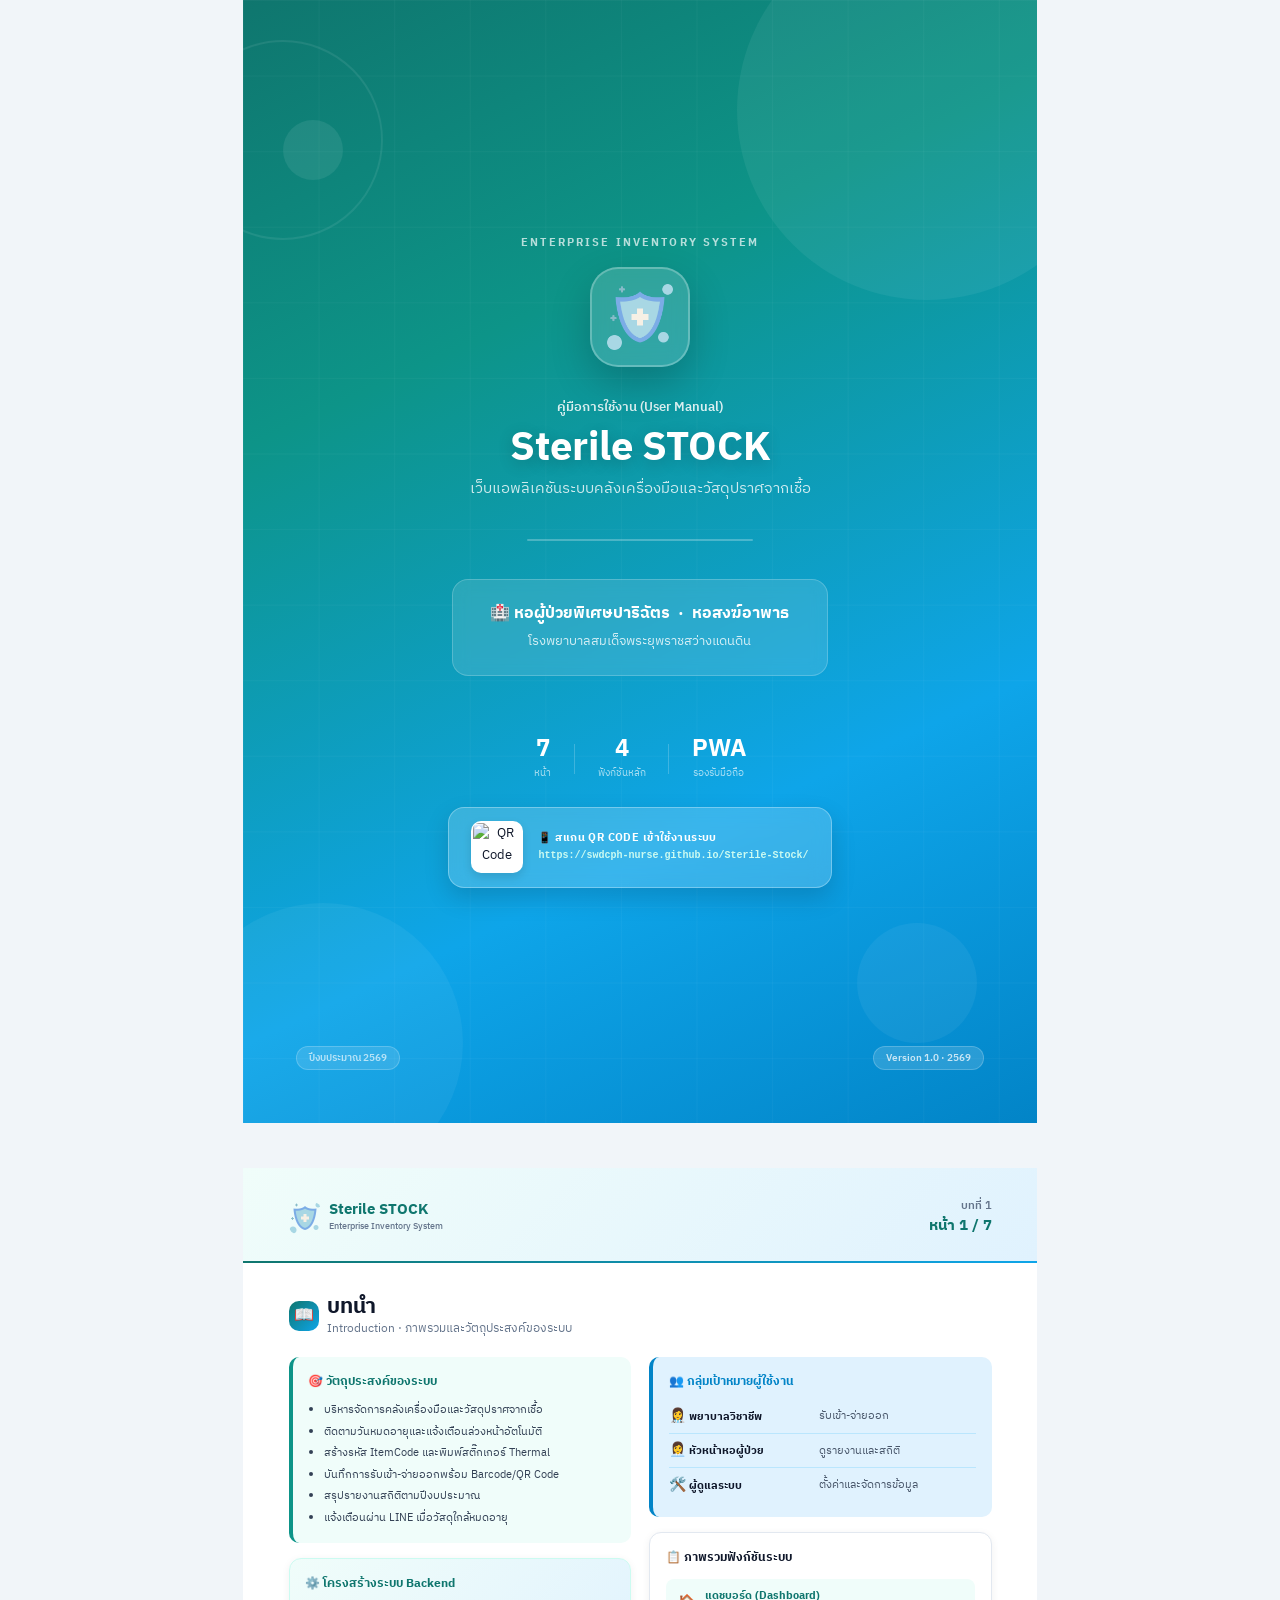
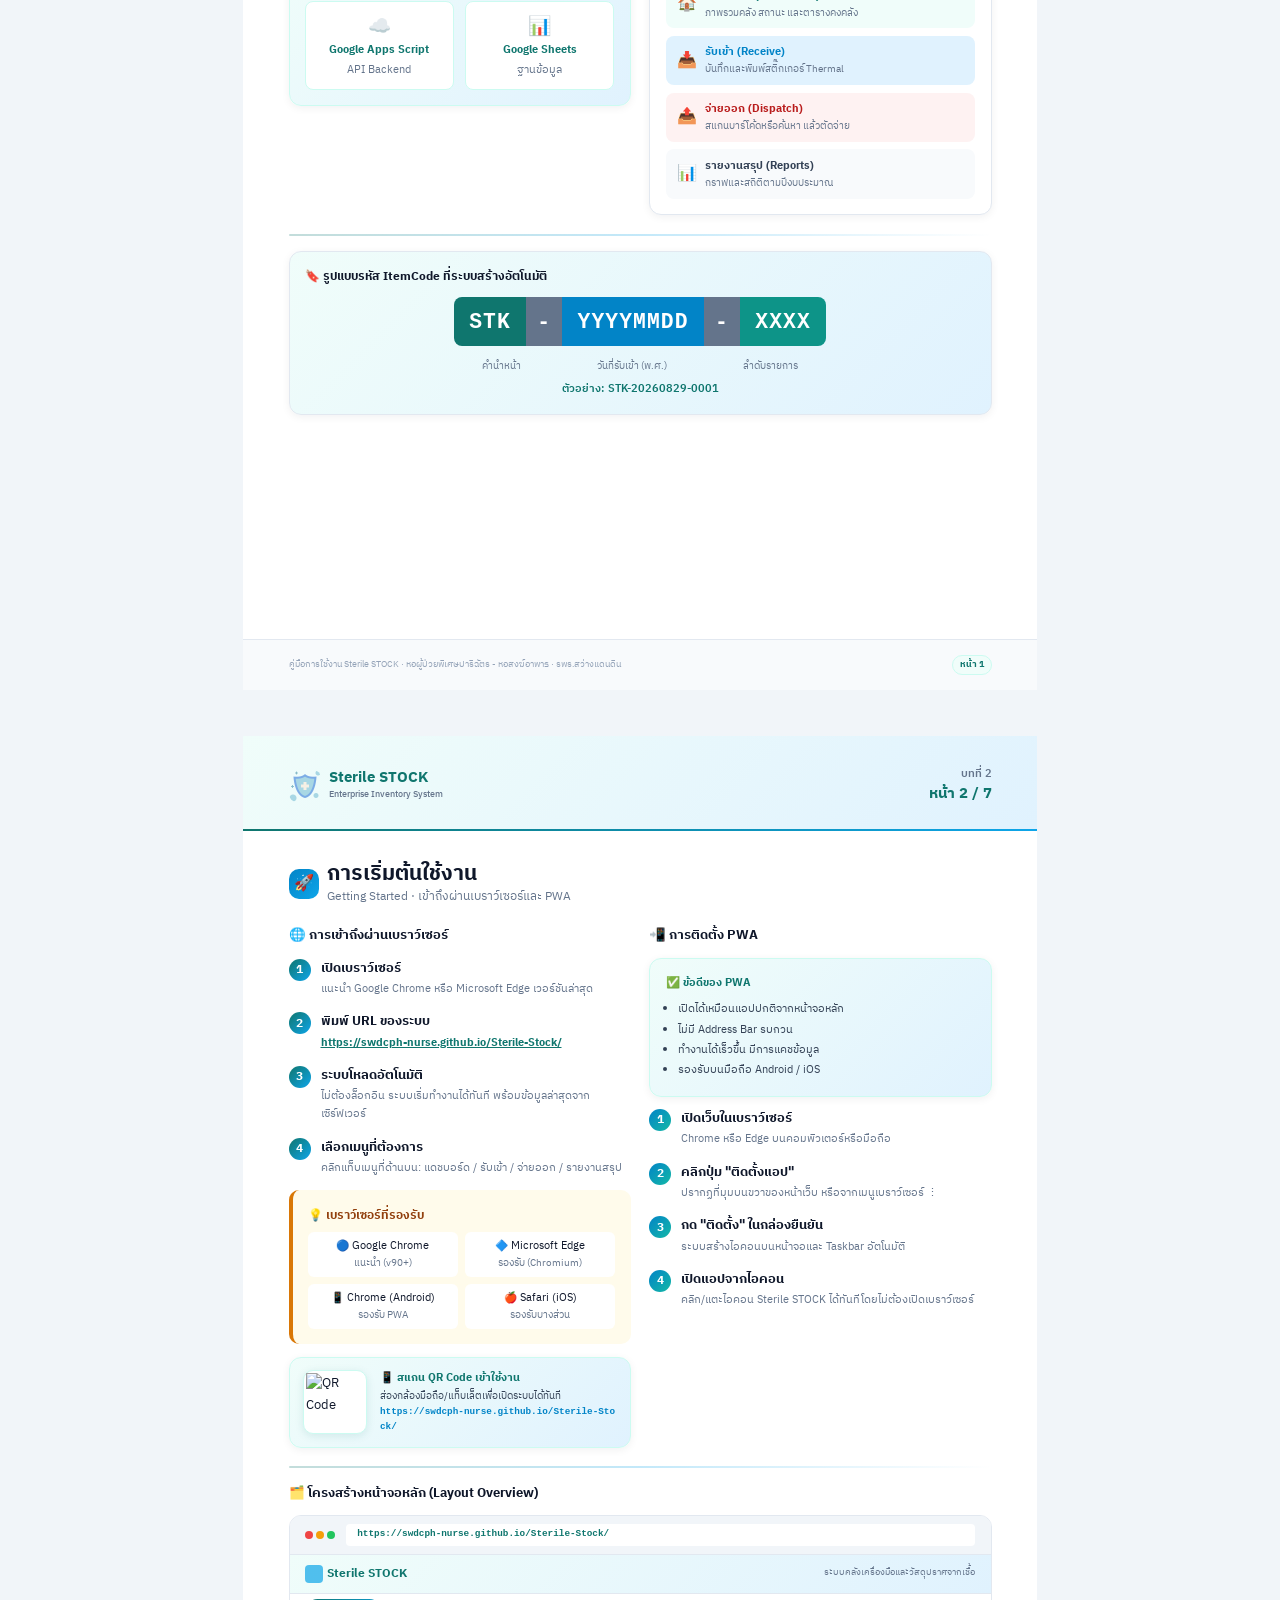
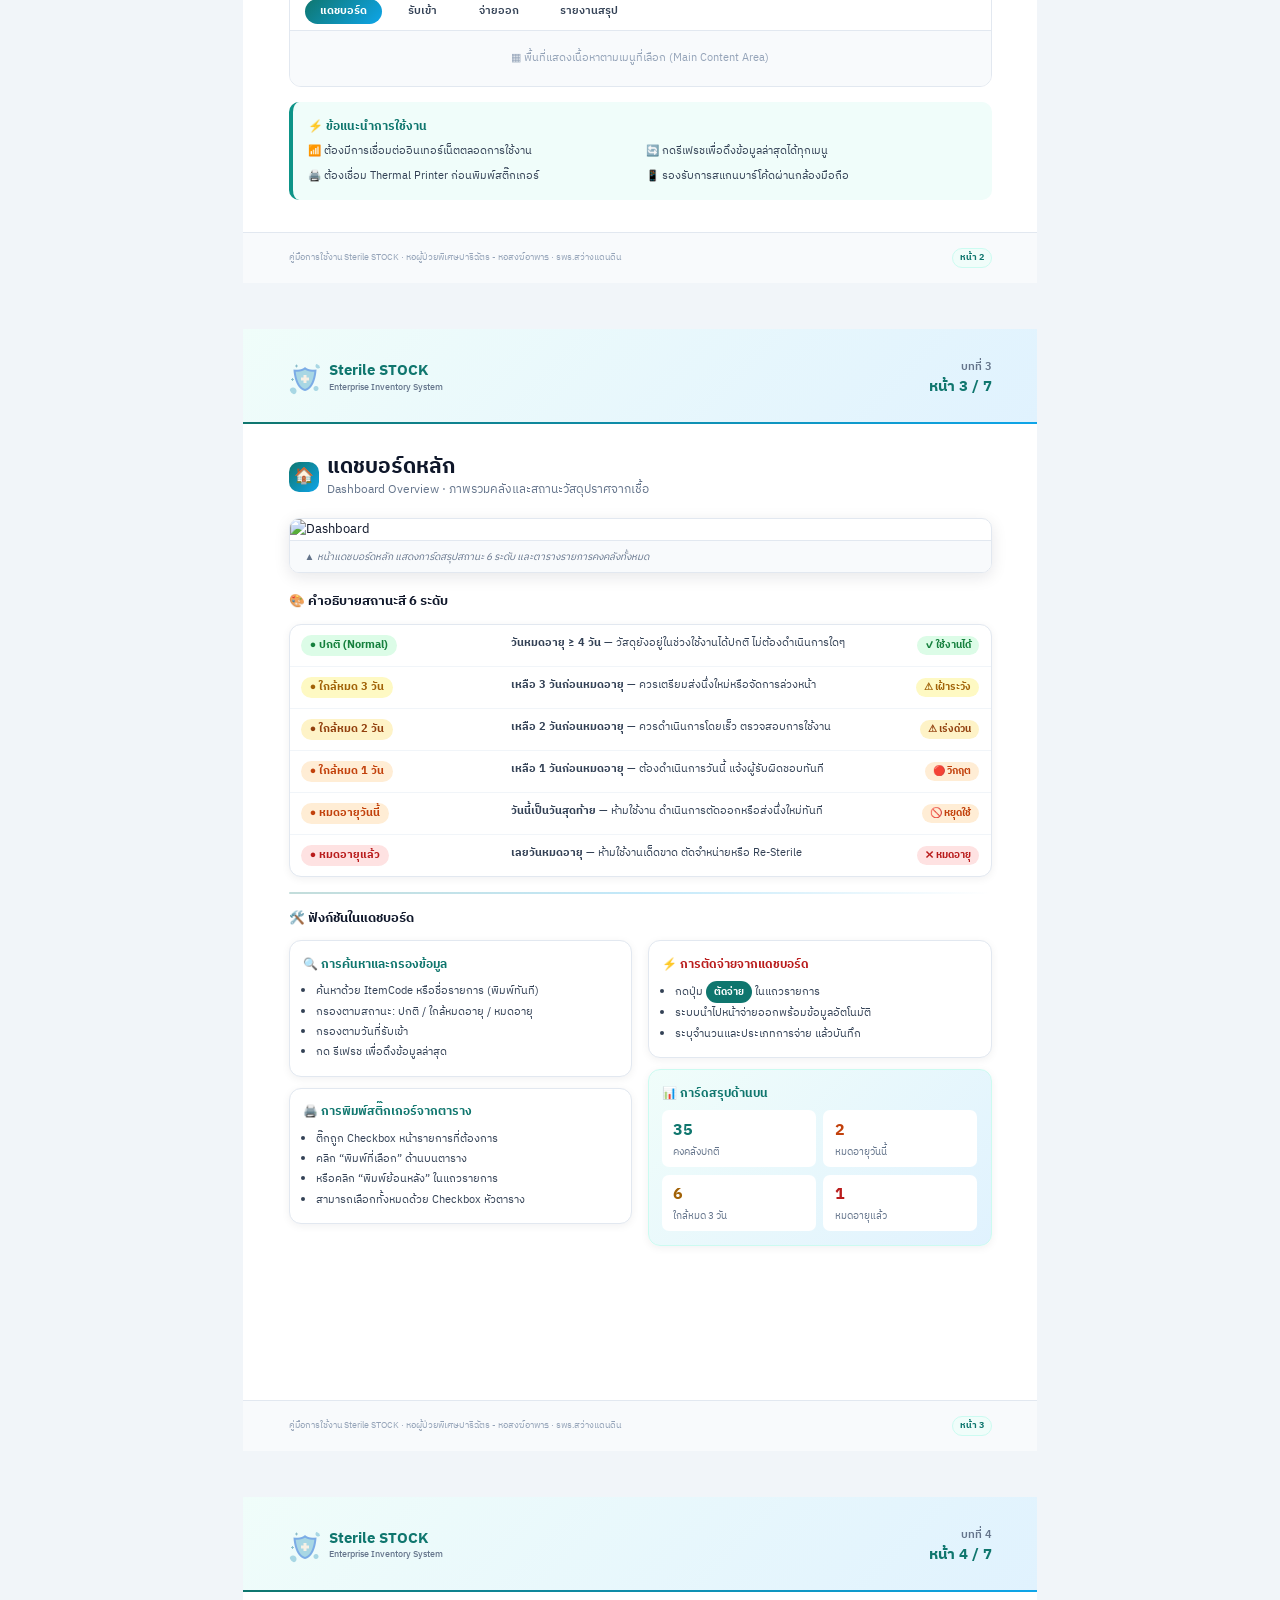
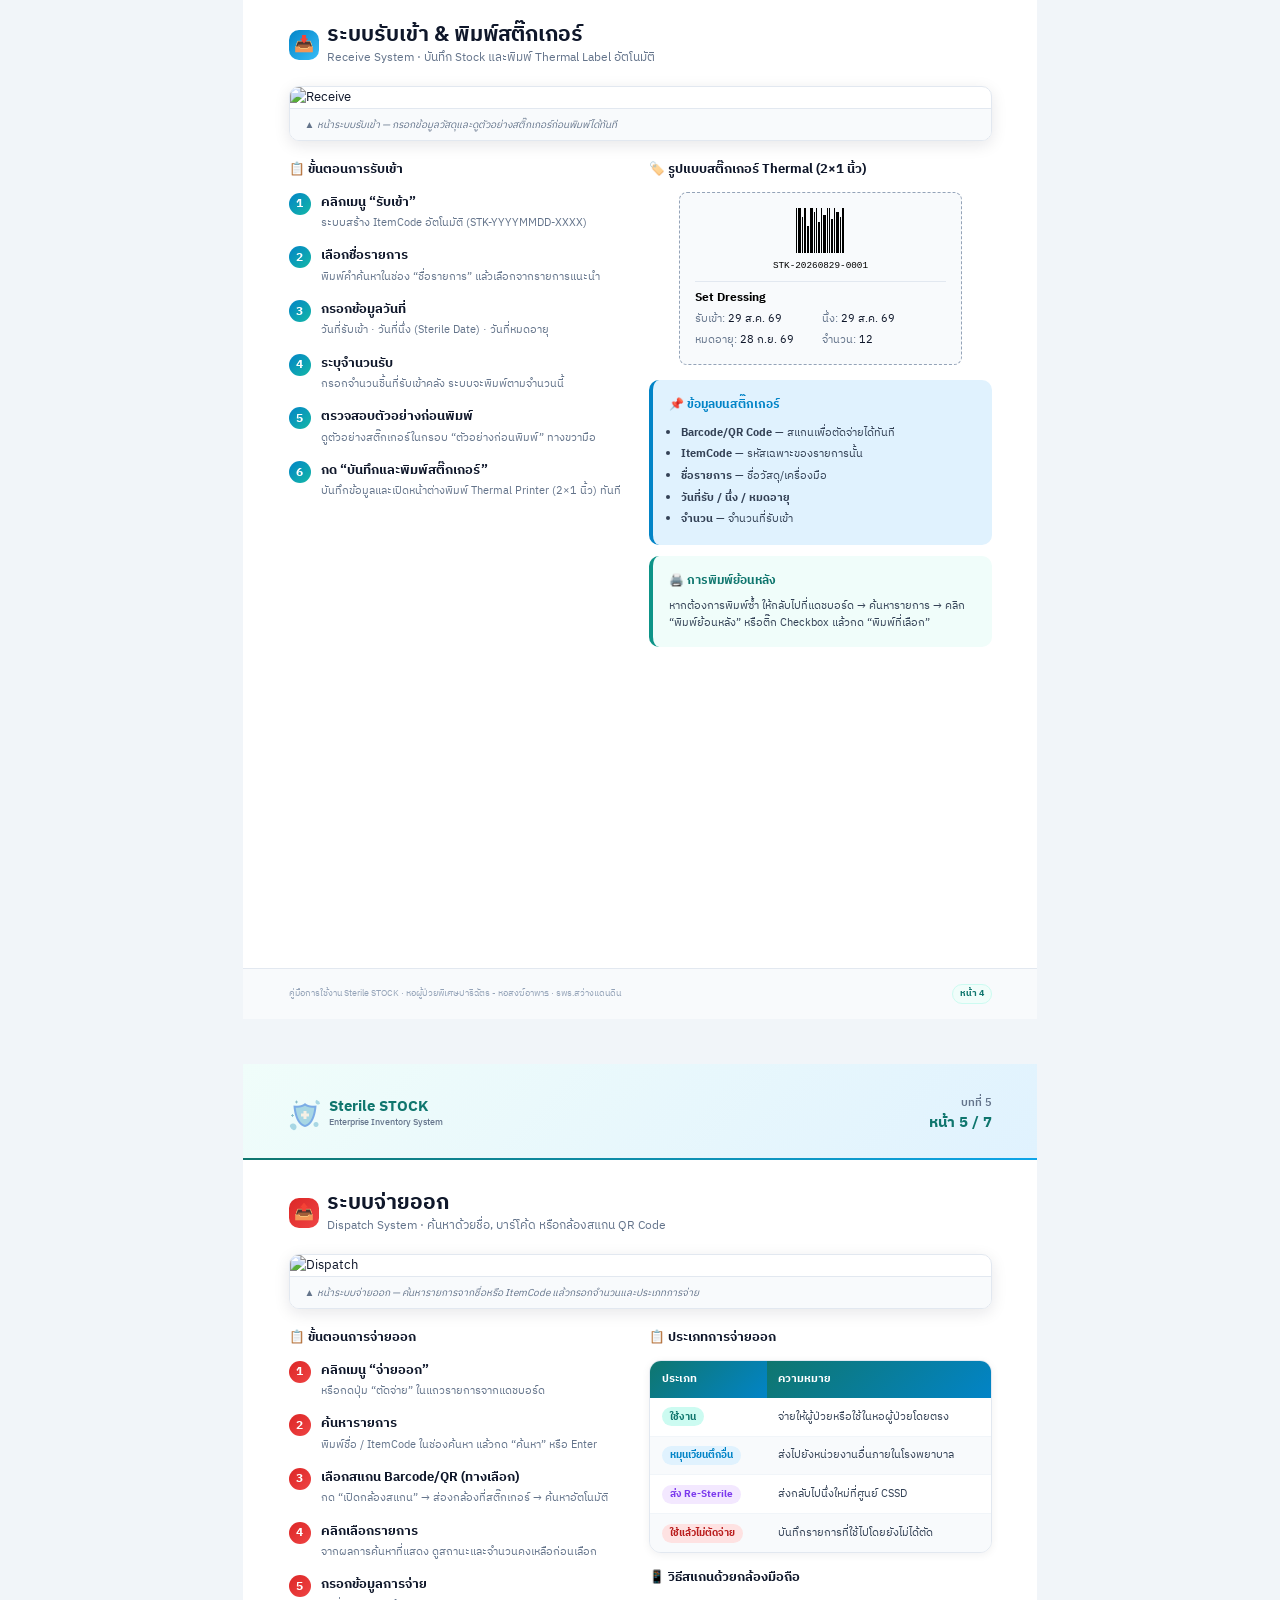
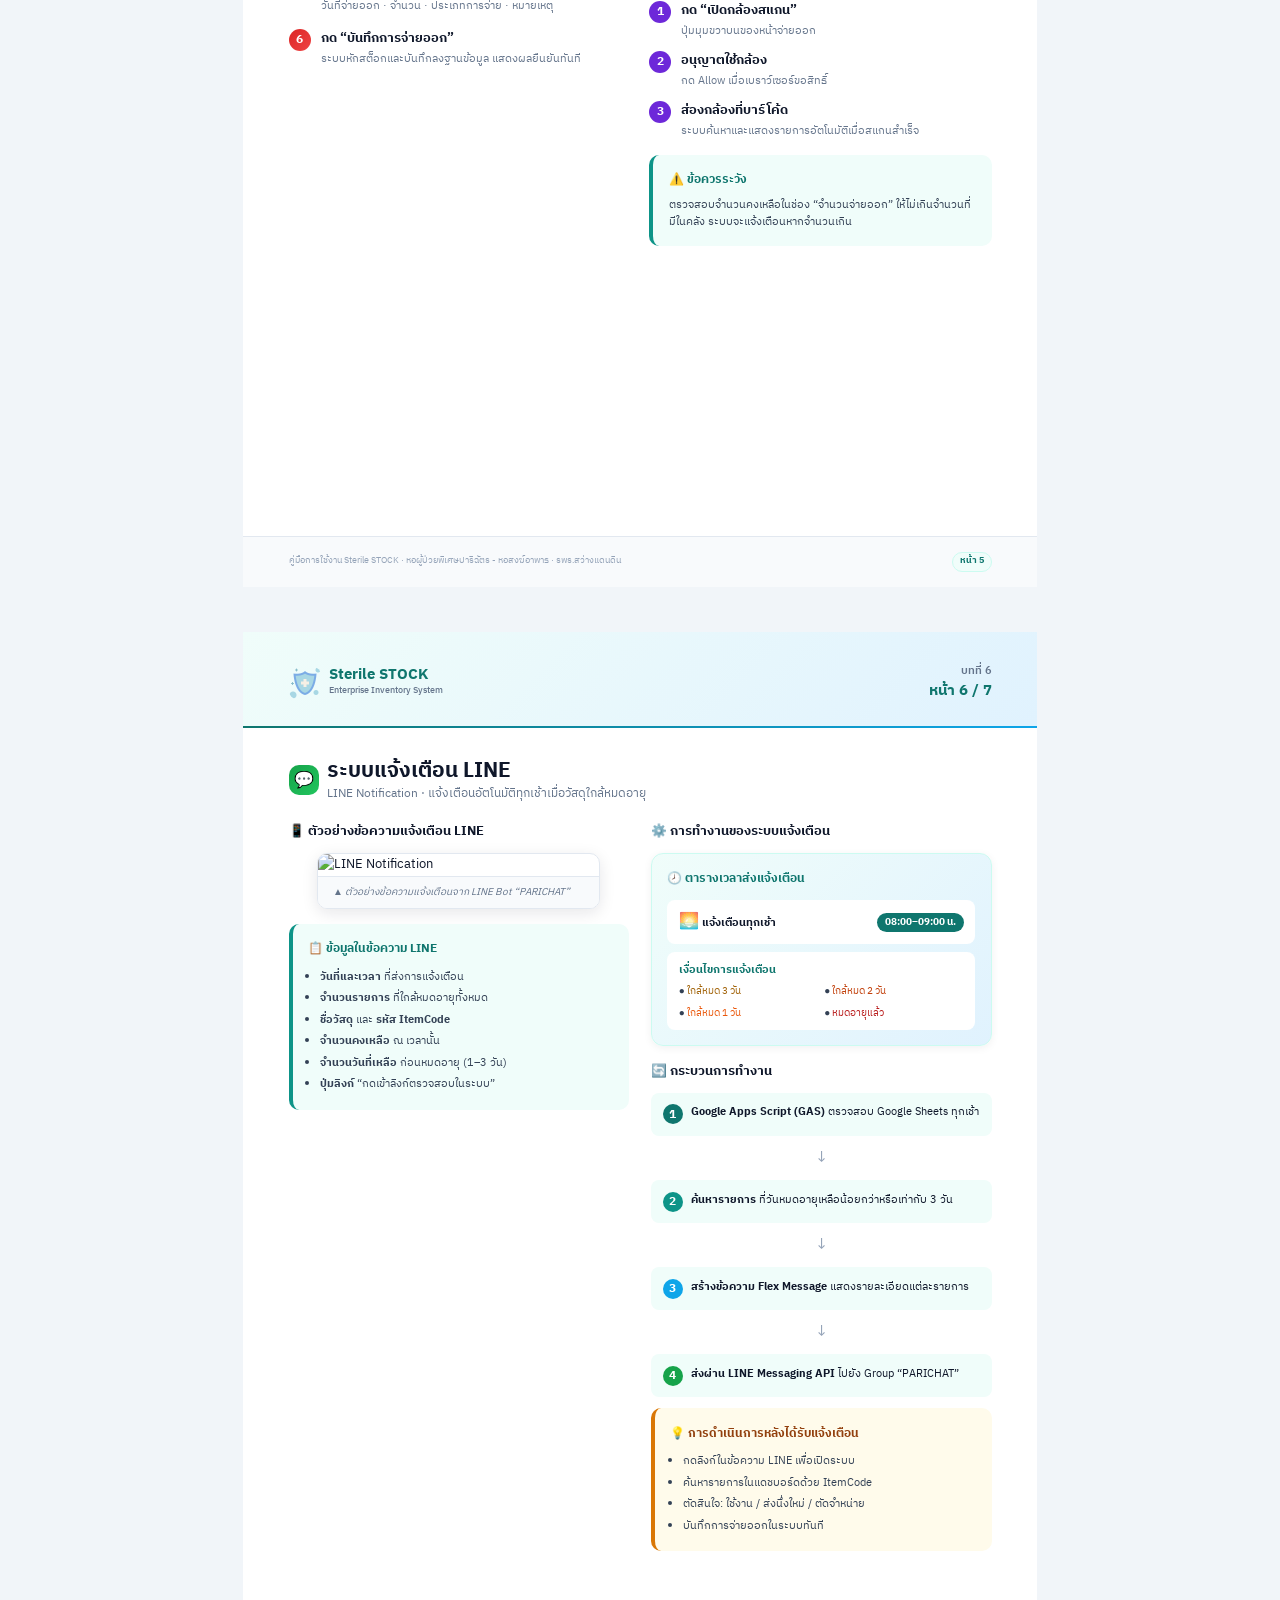
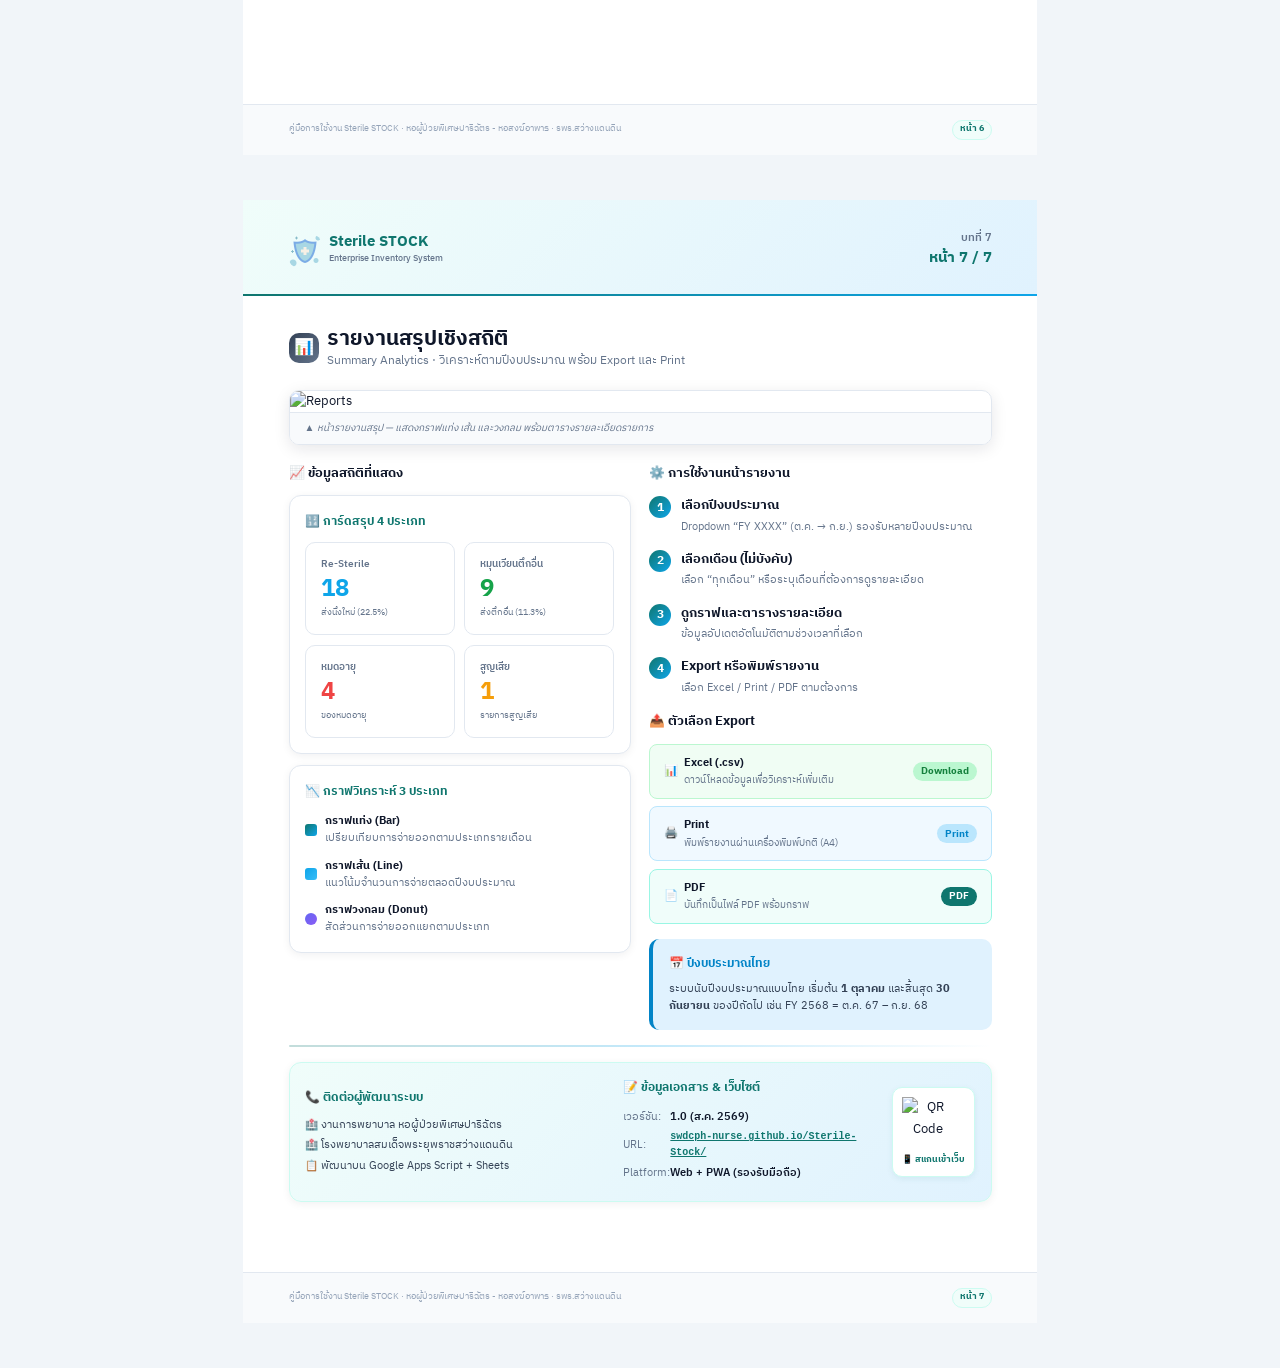
==== manual.html @ 6a0917c9 "Add files via upload" ====
<!DOCTYPE html>
<html lang="th">
<head>
  <meta charset="UTF-8">
  <meta name="viewport" content="width=device-width, initial-scale=1">
  <title>คู่มือการใช้งาน Sterile STOCK</title>
  <link rel="preconnect" href="https://fonts.googleapis.com">
  <link rel="preconnect" href="https://fonts.gstatic.com" crossorigin>
  <link rel="stylesheet" href="https://fonts.googleapis.com/css2?family=IBM+Plex+Sans+Thai:wght@300;400;500;600;700&display=swap">
  <style>
    *, *::before, *::after { box-sizing: border-box; margin: 0; padding: 0; }
    body {
      font-family: 'IBM Plex Sans Thai', sans-serif;
      font-size: 10pt;
      line-height: 1.6;
      color: #0f172a;
      background: #f1f5f9;
    }
    .page {
      width: 210mm;
      min-height: 297mm;
      margin: 0 auto 12mm;
      background: white;
      position: relative;
      overflow: hidden;
      page-break-after: always;
      break-after: page;
    }
    :root {
      --teal-900: #134e4a; --teal-800: #115e59; --teal-700: #0f766e;
      --teal-600: #0d9488; --teal-500: #14b8a6; --teal-400: #2dd4bf;
      --teal-100: #ccfbf1; --teal-50: #f0fdfa;
      --sky-600: #0284c7; --sky-500: #0ea5e9; --sky-400: #38bdf8;
      --sky-100: #e0f2fe;
      --slate-900: #0f172a; --slate-800: #1e293b; --slate-700: #334155;
      --slate-600: #475569; --slate-500: #64748b; --slate-400: #94a3b8;
      --slate-200: #e2e8f0; --slate-100: #f1f5f9; --slate-50: #f8fafc;
    }
    .page-header {
      display: flex; align-items: center; justify-content: space-between;
      padding: 8mm 12mm 6mm;
      border-bottom: 2px solid;
      border-image: linear-gradient(90deg, #0f766e, #0ea5e9) 1;
      background: linear-gradient(135deg, #f0fdfa 0%, #e0f2fe 100%);
    }
    .page-header .brand { display: flex; align-items: center; gap: 8px; }
    .page-header .brand-icon { width: 32px; height: 32px; border-radius: 8px; object-fit: cover; }
    .page-header .brand-name { font-size: 11pt; font-weight: 700; color: #0f766e; line-height: 1.2; }
    .page-header .brand-sub { font-size: 7pt; color: #64748b; font-weight: 500; }
    .page-header .page-label { font-size: 8pt; font-weight: 600; color: #64748b; text-align: right; }
    .page-header .page-num { font-size: 11pt; font-weight: 700; color: #0f766e; }
    .page-footer {
      position: absolute; bottom: 0; left: 0; right: 0;
      padding: 4mm 12mm;
      border-top: 1px solid #e2e8f0;
      display: flex; align-items: center; justify-content: space-between;
      background: #f8fafc;
    }
    .page-footer .footer-text { font-size: 7pt; color: #94a3b8; }
    .page-footer .footer-badge {
      font-size: 7pt; font-weight: 700; color: #0f766e;
      background: #f0fdfa; border: 1px solid #ccfbf1;
      border-radius: 999px; padding: 1.5px 7px;
    }
    .page-body { padding: 8mm 12mm 22mm; }
    .section-title { display: flex; align-items: center; gap: 8px; margin-bottom: 5mm; }
    .section-icon {
      width: 30px; height: 30px; border-radius: 10px;
      display: flex; align-items: center; justify-content: center;
      font-size: 16px; flex-shrink: 0;
    }
    .section-title h2 { font-size: 16pt; font-weight: 700; color: #0f172a; line-height: 1.2; }
    .section-title .sub { font-size: 9pt; color: #64748b; }
    .card {
      border-radius: 12px; border: 1px solid #e2e8f0;
      background: white; box-shadow: 0 2px 8px rgba(15,23,42,0.06);
      overflow: hidden;
    }
    .card-teal { background: linear-gradient(135deg, #f0fdfa 0%, #e0f2fe 100%); border-color: #ccfbf1; }
    .badge { display: inline-flex; align-items: center; gap: 3px; padding: 2px 8px; border-radius: 999px; font-size: 7.5pt; font-weight: 700; }
    .steps { list-style: none; display: flex; flex-direction: column; gap: 3.5mm; }
    .step-item { display: flex; align-items: flex-start; gap: 10px; }
    .step-num {
      width: 22px; height: 22px; border-radius: 50%;
      display: flex; align-items: center; justify-content: center;
      font-size: 9pt; font-weight: 700; color: white; flex-shrink: 0; margin-top: 1px;
    }
    .step-num.teal { background: linear-gradient(135deg, #0f766e, #0ea5e9); }
    .step-num.sky  { background: linear-gradient(135deg, #0284c7, #14b8a6); }
    .step-num.red  { background: linear-gradient(135deg, #dc2626, #ef4444); }
    .step-content strong { font-weight: 700; color: #0f172a; font-size: 9.5pt; }
    .step-content p { color: #64748b; font-size: 8.5pt; margin-top: 1px; }
    .status-table { width: 100%; border-collapse: collapse; }
    .status-table td { padding: 2.5mm 3mm; vertical-align: top; }
    .status-table tr:not(:last-child) td { border-bottom: 1px solid #f1f5f9; }
    .status-dot {
      display: inline-flex; align-items: center; gap: 5px;
      padding: 2px 9px; border-radius: 999px; font-size: 8pt; font-weight: 700; white-space: nowrap;
    }
    .dot-green   { background: #dcfce7; color: #15803d; }
    .dot-amber3  { background: #fef9c3; color: #a16207; }
    .dot-amber2  { background: #fef3c7; color: #92400e; }
    .dot-amber1  { background: #ffedd5; color: #c2410c; }
    .dot-orange  { background: #ffedd5; color: #c2410c; }
    .dot-red     { background: #fee2e2; color: #b91c1c; }
    .grid-2 { display: grid; grid-template-columns: 1fr 1fr; gap: 5mm; }
    .grid-3 { display: grid; grid-template-columns: 1fr 1fr 1fr; gap: 4mm; }
    .info-box { border-radius: 10px; padding: 4mm; border-left: 4px solid; }
    .info-box.teal { background: #f0fdfa; border-color: #0d9488; }
    .info-box.sky  { background: #e0f2fe; border-color: #0284c7; }
    .info-box.amber{ background: #fffbeb; border-color: #d97706; }
    .info-box h4   { font-size: 9pt; font-weight: 700; margin-bottom: 2mm; }
    .info-box p, .info-box li { font-size: 8.5pt; color: #334155; }
    .info-box ul { padding-left: 1em; }
    .screenshot-frame {
      border-radius: 10px; overflow: hidden;
      border: 1.5px solid #e2e8f0;
      box-shadow: 0 4px 16px rgba(15,23,42,0.10);
    }
    .screenshot-frame img { width: 100%; display: block; }
    .screenshot-caption {
      background: #f8fafc; border-top: 1px solid #e2e8f0;
      padding: 2mm 4mm; font-size: 7.5pt; color: #64748b; font-style: italic;
    }
    .metric-mini {
      border-radius: 10px; padding: 3.5mm 4mm;
      border: 1px solid #e2e8f0; background: white;
    }
    .metric-mini .m-label { font-size: 7.5pt; color: #64748b; font-weight: 600; }
    .metric-mini .m-value { font-size: 18pt; font-weight: 700; line-height: 1.1; margin-top: 1mm; }
    .doc-table { width: 100%; border-collapse: collapse; font-size: 8.5pt; }
    .doc-table th {
      background: linear-gradient(135deg, #0f766e, #0284c7);
      color: white; padding: 2.5mm 3mm; font-weight: 700; text-align: left;
    }
    .doc-table td { padding: 2.5mm 3mm; border-bottom: 1px solid #f1f5f9; color: #334155; }
    .doc-table tr:last-child td { border-bottom: none; }
    .doc-table tr:nth-child(even) td { background: #f8fafc; }
    .divider {
      height: 2px;
      background: linear-gradient(90deg, #0f766e, #0ea5e9, transparent);
      border-radius: 999px; margin: 4mm 0; opacity: 0.25;
    }
    .pill { display: inline-block; padding: 1.5px 8px; border-radius: 999px; font-size: 7.5pt; font-weight: 700; }
    .pill-teal { background: #ccfbf1; color: #0f766e; }
    .pill-sky  { background: #e0f2fe; color: #0284c7; }
    .pill-red  { background: #fee2e2; color: #b91c1c; }

    /* COVER */
    .cover-page {
      background: linear-gradient(155deg, #0f766e 0%, #0d9488 30%, #0ea5e9 70%, #0284c7 100%);
      display: flex; flex-direction: column; align-items: center; justify-content: center;
      min-height: 297mm; position: relative; overflow: hidden;
    }
    .cover-page::before {
      content: ''; position: absolute;
      width: 380px; height: 380px; border-radius: 50%;
      background: rgba(255,255,255,0.06); top: -80px; right: -80px;
    }
    .cover-page::after {
      content: ''; position: absolute;
      width: 280px; height: 280px; border-radius: 50%;
      background: rgba(255,255,255,0.05); bottom: -60px; left: -60px;
    }
    .cover-deco1 { position: absolute; width: 120px; height: 120px; border-radius: 50%; background: rgba(255,255,255,0.05); bottom: 80px; right: 60px; }
    .cover-deco2 { position: absolute; width: 60px; height: 60px; border-radius: 50%; background: rgba(255,255,255,0.08); top: 120px; left: 40px; }
    .cover-deco3 { position: absolute; width: 200px; height: 200px; border: 2px solid rgba(255,255,255,0.08); border-radius: 50%; top: 40px; left: -60px; }
    .cover-grid {
      position: absolute; inset: 0;
      background-image: linear-gradient(rgba(255,255,255,0.03) 1px, transparent 1px), linear-gradient(90deg, rgba(255,255,255,0.03) 1px, transparent 1px);
      background-size: 20mm 20mm;
    }
    .cover-content {
      position: relative; z-index: 2;
      display: flex; flex-direction: column; align-items: center; text-align: center;
      padding: 0 20mm;
    }
    .cover-icon-wrap {
      width: 100px; height: 100px; border-radius: 28px;
      background: rgba(255,255,255,0.15); backdrop-filter: blur(10px);
      border: 2px solid rgba(255,255,255,0.25);
      display: flex; align-items: center; justify-content: center;
      margin-bottom: 8mm; box-shadow: 0 16px 40px rgba(0,0,0,0.20);
    }
    .cover-icon-wrap img { width: 68px; height: 68px; object-fit: contain; }
    .cover-eyebrow { font-size: 8pt; font-weight: 700; letter-spacing: 0.2em; text-transform: uppercase; color: rgba(255,255,255,0.7); margin-bottom: 4mm; }
    .cover-title-main { font-size: 10pt; font-weight: 600; color: rgba(255,255,255,0.85); margin-bottom: 2mm; }
    .cover-app-name { font-size: 30pt; font-weight: 700; color: white; line-height: 1.1; margin-bottom: 2mm; text-shadow: 0 4px 16px rgba(0,0,0,0.2); }
    .cover-app-sub { font-size: 11pt; color: rgba(255,255,255,0.80); margin-bottom: 10mm; }
    .cover-divider { width: 60mm; height: 2px; background: rgba(255,255,255,0.25); border-radius: 999px; margin: 0 auto 10mm; }
    .cover-hospital-box {
      background: rgba(255,255,255,0.12); backdrop-filter: blur(8px);
      border: 1px solid rgba(255,255,255,0.2); border-radius: 16px;
      padding: 6mm 10mm; margin-bottom: 10mm; max-width: 160mm;
    }
    .cover-hospital-name { font-size: 12pt; font-weight: 700; color: white; line-height: 1.4; }
    .cover-hospital-dept { font-size: 9.5pt; color: rgba(255,255,255,0.80); margin-top: 2mm; line-height: 1.6; }
    .cover-meta { display: flex; align-items: center; gap: 6mm; margin-top: 6mm; }
    .cover-meta-item { text-align: center; }
    .cover-meta-item .m-val { font-size: 18pt; font-weight: 700; color: white; line-height: 1; }
    .cover-meta-item .m-lbl { font-size: 7.5pt; color: rgba(255,255,255,0.65); margin-top: 1mm; }
    .cover-meta-sep { width: 1px; height: 30px; background: rgba(255,255,255,0.2); }
    .cover-version-badge {
      position: absolute; bottom: 14mm; right: 14mm;
      background: rgba(255,255,255,0.15); border: 1px solid rgba(255,255,255,0.2);
      border-radius: 999px; padding: 3px 12px;
      font-size: 7.5pt; color: rgba(255,255,255,0.75); font-weight: 600;
    }
    .cover-year-badge {
      position: absolute; bottom: 14mm; left: 14mm;
      background: rgba(255,255,255,0.12); border: 1px solid rgba(255,255,255,0.2);
      border-radius: 999px; padding: 3px 12px;
      font-size: 7.5pt; color: rgba(255,255,255,0.65); font-weight: 600;
    }

    @media print {
      body { background: white; }
      .page { margin: 0; box-shadow: none; }
      @page { size: A4; margin: 0; }
    }
  </style>
</head>
<body>

<!-- ===== COVER ===== -->
<div class="page cover-page">
  <div class="cover-grid"></div>
  <div class="cover-deco1"></div>
  <div class="cover-deco2"></div>
  <div class="cover-deco3"></div>
  <div class="cover-content">
    <div class="cover-eyebrow">Enterprise Inventory System</div>
    <div class="cover-icon-wrap">
      <img src="./icon.png" alt="Sterile STOCK">
    </div>
    <div class="cover-title-main">คู่มือการใช้งาน (User Manual)</div>
    <div class="cover-app-name">Sterile STOCK</div>
    <div class="cover-app-sub">เว็บแอพลิเคชันระบบคลังเครื่องมือและวัสดุปราศจากเชื้อ</div>
    <div class="cover-divider"></div>
    <div class="cover-hospital-box">
      <div class="cover-hospital-name">
        &#x1F3E5; หอผู้ป่วยพิเศษปาริฉัตร &nbsp;&#183;&nbsp; หอสงฆ์อาพาธ
      </div>
      <div class="cover-hospital-dept">
        โรงพยาบาลสมเด็จพระยุพราชสว่างแดนดิน
      </div>
    </div>
    <div class="cover-meta">
      <div class="cover-meta-item"><div class="m-val">7</div><div class="m-lbl">หน้า</div></div>
      <div class="cover-meta-sep"></div>
      <div class="cover-meta-item"><div class="m-val">4</div><div class="m-lbl">ฟังก์ชันหลัก</div></div>
      <div class="cover-meta-sep"></div>
      <div class="cover-meta-item"><div class="m-val">PWA</div><div class="m-lbl">รองรับมือถือ</div></div>
    </div>

    <!-- QR Code Scan Box on Cover -->
    <div style="background:rgba(255,255,255,0.18);backdrop-filter:blur(10px);border:1.5px solid rgba(255,255,255,0.3);border-radius:16px;padding:3.5mm 6mm;margin-top:7mm;display:flex;align-items:center;gap:4mm;max-width:140mm;box-shadow:0 10px 25px rgba(0,0,0,0.15)">
      <div style="background:white;border-radius:10px;padding:2px;display:flex;align-items:center;justify-content:center;width:52px;height:52px;flex-shrink:0;box-shadow:0 4px 10px rgba(0,0,0,0.12)">
        <img src="./.manual-assets/app-qrcode.png" alt="QR Code" style="width:48px;height:48px;display:block;border-radius:6px">
      </div>
      <div style="text-align:left;color:white">
        <div style="font-size:8pt;font-weight:700;letter-spacing:0.04em;text-transform:uppercase;color:#ffffff">&#x1F4F1; สแกน QR Code เข้าใช้งานระบบ</div>
        <div style="font-size:7.5pt;font-weight:600;font-family:monospace;margin-top:1px;word-break:break-all;color:#ccfbf1">https://swdcph-nurse.github.io/Sterile-Stock/</div>
      </div>
    </div>
  </div>
  <div class="cover-version-badge">Version 1.0 &middot; 2569</div>
  <div class="cover-year-badge">ปีงบประมาณ 2569</div>
</div>

<!-- ===== PAGE 1: INTRODUCTION ===== -->
<div class="page">
  <div class="page-header">
    <div class="brand">
      <img src="./icon.png" alt="icon" class="brand-icon">
      <div><div class="brand-name">Sterile STOCK</div><div class="brand-sub">Enterprise Inventory System</div></div>
    </div>
    <div class="page-label"><div>บทที่ 1</div><div class="page-num">หน้า 1 / 7</div></div>
  </div>
  <div class="page-body">
    <div class="section-title">
      <div class="section-icon" style="background:linear-gradient(135deg,#0f766e,#0ea5e9)">&#x1F4D6;</div>
      <div><h2>บทนำ</h2><div class="sub">Introduction &middot; ภาพรวมและวัตถุประสงค์ของระบบ</div></div>
    </div>
    <div class="grid-2" style="margin-bottom:5mm">
      <div>
        <div class="info-box teal" style="margin-bottom:4mm">
          <h4 style="color:#0f766e">&#x1F3AF; วัตถุประสงค์ของระบบ</h4>
          <ul style="padding-left:1.2em;line-height:1.9">
            <li>บริหารจัดการคลังเครื่องมือและวัสดุปราศจากเชื้อ</li>
            <li>ติดตามวันหมดอายุและแจ้งเตือนล่วงหน้าอัตโนมัติ</li>
            <li>สร้างรหัส ItemCode และพิมพ์สติ๊กเกอร์ Thermal</li>
            <li>บันทึกการรับเข้า-จ่ายออกพร้อม Barcode/QR Code</li>
            <li>สรุปรายงานสถิติตามปีงบประมาณ</li>
            <li>แจ้งเตือนผ่าน LINE เมื่อวัสดุใกล้หมดอายุ</li>
          </ul>
        </div>
        <div class="card card-teal" style="padding:4mm">
          <div style="font-size:9pt;font-weight:700;color:#0f766e;margin-bottom:2mm">&#x2699;&#xFE0F; โครงสร้างระบบ Backend</div>
          <div class="grid-2" style="gap:3mm;font-size:8pt;color:#334155">
            <div style="background:white;border-radius:8px;padding:2.5mm;border:1px solid #ccfbf1;text-align:center">
              <div style="font-size:14pt">&#x2601;&#xFE0F;</div>
              <div style="font-weight:700;color:#0f766e">Google Apps Script</div>
              <div style="color:#64748b;margin-top:1mm">API Backend</div>
            </div>
            <div style="background:white;border-radius:8px;padding:2.5mm;border:1px solid #ccfbf1;text-align:center">
              <div style="font-size:14pt">&#x1F4CA;</div>
              <div style="font-weight:700;color:#0f766e">Google Sheets</div>
              <div style="color:#64748b;margin-top:1mm">ฐานข้อมูล</div>
            </div>
          </div>
        </div>
      </div>
      <div>
        <div class="info-box sky" style="margin-bottom:4mm">
          <h4 style="color:#0284c7">&#x1F465; กลุ่มเป้าหมายผู้ใช้งาน</h4>
          <table style="width:100%;font-size:8.5pt;border-collapse:collapse;margin-top:2mm">
            <tr><td style="padding:1.5mm 0;border-bottom:1px solid #bae6fd"><span style="font-size:14px">&#x1F469;&#x200D;&#x2695;&#xFE0F;</span> <strong>พยาบาลวิชาชีพ</strong></td><td style="padding:1.5mm 0;border-bottom:1px solid #bae6fd;color:#475569">รับเข้า-จ่ายออก</td></tr>
            <tr><td style="padding:1.5mm 0;border-bottom:1px solid #bae6fd"><span style="font-size:14px">&#x1F469;&#x200D;&#x1F4BC;</span> <strong>หัวหน้าหอผู้ป่วย</strong></td><td style="padding:1.5mm 0;border-bottom:1px solid #bae6fd;color:#475569">ดูรายงานและสถิติ</td></tr>
            <tr><td style="padding:1.5mm 0"><span style="font-size:14px">&#x1F6E0;&#xFE0F;</span> <strong>ผู้ดูแลระบบ</strong></td><td style="padding:1.5mm 0;color:#475569">ตั้งค่าและจัดการข้อมูล</td></tr>
          </table>
        </div>
        <div class="card" style="padding:4mm">
          <div style="font-size:9pt;font-weight:700;color:#0f172a;margin-bottom:3mm">&#x1F4CB; ภาพรวมฟังก์ชันระบบ</div>
          <div style="display:flex;flex-direction:column;gap:2mm">
            <div style="display:flex;align-items:center;gap:8px;background:#f0fdfa;border-radius:8px;padding:2mm 3mm"><span style="font-size:16px">&#x1F3E0;</span><div><div style="font-size:8.5pt;font-weight:700;color:#0f766e">แดชบอร์ด (Dashboard)</div><div style="font-size:7.5pt;color:#64748b">ภาพรวมคลัง สถานะ และตารางคงคลัง</div></div></div>
            <div style="display:flex;align-items:center;gap:8px;background:#e0f2fe;border-radius:8px;padding:2mm 3mm"><span style="font-size:16px">&#x1F4E5;</span><div><div style="font-size:8.5pt;font-weight:700;color:#0284c7">รับเข้า (Receive)</div><div style="font-size:7.5pt;color:#64748b">บันทึกและพิมพ์สติ๊กเกอร์ Thermal</div></div></div>
            <div style="display:flex;align-items:center;gap:8px;background:#fef2f2;border-radius:8px;padding:2mm 3mm"><span style="font-size:16px">&#x1F4E4;</span><div><div style="font-size:8.5pt;font-weight:700;color:#b91c1c">จ่ายออก (Dispatch)</div><div style="font-size:7.5pt;color:#64748b">สแกนบาร์โค้ดหรือค้นหา แล้วตัดจ่าย</div></div></div>
            <div style="display:flex;align-items:center;gap:8px;background:#f8fafc;border-radius:8px;padding:2mm 3mm"><span style="font-size:16px">&#x1F4CA;</span><div><div style="font-size:8.5pt;font-weight:700;color:#334155">รายงานสรุป (Reports)</div><div style="font-size:7.5pt;color:#64748b">กราฟและสถิติตามปีงบประมาณ</div></div></div>
          </div>
        </div>
      </div>
    </div>
    <div class="divider"></div>
    <div class="card" style="padding:4mm;background:linear-gradient(135deg,#f0fdfa,#e0f2fe)">
      <div style="font-size:9pt;font-weight:700;color:#0f172a;margin-bottom:3mm">&#x1F516; รูปแบบรหัส ItemCode ที่ระบบสร้างอัตโนมัติ</div>
      <div style="display:flex;align-items:center;justify-content:center;gap:0;font-size:16pt;font-weight:700;font-family:monospace;letter-spacing:0.05em">
        <span style="background:#0f766e;color:white;padding:2mm 4mm;border-radius:8px 0 0 8px">STK</span>
        <span style="background:#64748b;color:white;padding:2mm 3mm">-</span>
        <span style="background:#0284c7;color:white;padding:2mm 4mm">YYYYMMDD</span>
        <span style="background:#64748b;color:white;padding:2mm 3mm">-</span>
        <span style="background:#0d9488;color:white;padding:2mm 4mm;border-radius:0 8px 8px 0">XXXX</span>
      </div>
      <div style="display:flex;justify-content:center;gap:20mm;margin-top:3mm;font-size:7.5pt;color:#64748b">
        <span>คำนำหน้า</span><span>วันที่รับเข้า (พ.ศ.)</span><span>ลำดับรายการ</span>
      </div>
      <div style="text-align:center;margin-top:2mm;font-size:8pt;color:#0f766e;font-weight:600">ตัวอย่าง: STK-20260829-0001</div>
    </div>
  </div>
  <div class="page-footer">
    <div class="footer-text">คู่มือการใช้งาน Sterile STOCK &middot; หอผู้ป่วยพิเศษปาริฉัตร - หอสงฆ์อาพาธ &middot; รพร.สว่างแดนดิน</div>
    <div class="footer-badge">หน้า 1</div>
  </div>
</div>

<!-- ===== PAGE 2: GETTING STARTED ===== -->
<div class="page">
  <div class="page-header">
    <div class="brand"><img src="./icon.png" alt="icon" class="brand-icon"><div><div class="brand-name">Sterile STOCK</div><div class="brand-sub">Enterprise Inventory System</div></div></div>
    <div class="page-label"><div>บทที่ 2</div><div class="page-num">หน้า 2 / 7</div></div>
  </div>
  <div class="page-body">
    <div class="section-title">
      <div class="section-icon" style="background:linear-gradient(135deg,#0284c7,#0ea5e9)">&#x1F680;</div>
      <div><h2>การเริ่มต้นใช้งาน</h2><div class="sub">Getting Started &middot; เข้าถึงผ่านเบราว์เซอร์และ PWA</div></div>
    </div>
    <div class="grid-2" style="margin-bottom:5mm">
      <div>
        <div style="font-size:10pt;font-weight:700;color:#0f172a;margin-bottom:3mm">&#x1F310; การเข้าถึงผ่านเบราว์เซอร์</div>
        <ul class="steps">
          <li class="step-item"><div class="step-num teal">1</div><div class="step-content"><strong>เปิดเบราว์เซอร์</strong><p>แนะนำ Google Chrome หรือ Microsoft Edge เวอร์ชันล่าสุด</p></div></li>
          <li class="step-item"><div class="step-num teal">2</div><div class="step-content"><strong>พิมพ์ URL ของระบบ</strong><p style="word-break:break-all"><a href="https://swdcph-nurse.github.io/Sterile-Stock/" target="_blank" style="color:#0f766e;font-weight:700;text-decoration:underline">https://swdcph-nurse.github.io/Sterile-Stock/</a></p></div></li>
          <li class="step-item"><div class="step-num teal">3</div><div class="step-content"><strong>ระบบโหลดอัตโนมัติ</strong><p>ไม่ต้องล็อกอิน ระบบเริ่มทำงานได้ทันที พร้อมข้อมูลล่าสุดจากเซิร์ฟเวอร์</p></div></li>
          <li class="step-item"><div class="step-num teal">4</div><div class="step-content"><strong>เลือกเมนูที่ต้องการ</strong><p>คลิกแท็บเมนูที่ด้านบน: แดชบอร์ด / รับเข้า / จ่ายออก / รายงานสรุป</p></div></li>
        </ul>
        <div class="info-box amber" style="margin-top:3.5mm">
          <h4 style="color:#92400e">&#x1F4A1; เบราว์เซอร์ที่รองรับ</h4>
          <div class="grid-2" style="gap:2mm;margin-top:1.5mm">
            <div style="background:white;border-radius:6px;padding:1.5mm 3mm;font-size:8pt;text-align:center"><div>&#x1F535; Google Chrome</div><div style="color:#64748b;font-size:7.5pt">แนะนำ (v90+)</div></div>
            <div style="background:white;border-radius:6px;padding:1.5mm 3mm;font-size:8pt;text-align:center"><div>&#x1F537; Microsoft Edge</div><div style="color:#64748b;font-size:7.5pt">รองรับ (Chromium)</div></div>
            <div style="background:white;border-radius:6px;padding:1.5mm 3mm;font-size:8pt;text-align:center"><div>&#x1F4F1; Chrome (Android)</div><div style="color:#64748b;font-size:7.5pt">รองรับ PWA</div></div>
            <div style="background:white;border-radius:6px;padding:1.5mm 3mm;font-size:8pt;text-align:center"><div>&#x1F34E; Safari (iOS)</div><div style="color:#64748b;font-size:7.5pt">รองรับบางส่วน</div></div>
          </div>
        </div>
        <!-- QR Code Card on Page 2 -->
        <div class="card card-teal" style="padding:3mm 3.5mm;margin-top:3.5mm;display:flex;align-items:center;gap:3.5mm">
          <div style="background:white;border-radius:10px;padding:2px;border:1px solid #ccfbf1;box-shadow:0 2px 8px rgba(15,118,110,0.12);flex-shrink:0">
            <img src="./.manual-assets/app-qrcode.png" alt="QR Code" style="width:58px;height:58px;display:block">
          </div>
          <div>
            <div style="font-size:8.5pt;font-weight:700;color:#0f766e">&#x1F4F1; สแกน QR Code เข้าใช้งาน</div>
            <div style="font-size:7.5pt;color:#334155;margin-top:1px">ส่องกล้องมือถือ/แท็บเล็ตเพื่อเปิดระบบได้ทันที</div>
            <div style="font-size:7pt;color:#0284c7;font-weight:600;margin-top:1px;font-family:monospace;word-break:break-all">https://swdcph-nurse.github.io/Sterile-Stock/</div>
          </div>
        </div>
      </div>
      <div>
        <div style="font-size:10pt;font-weight:700;color:#0f172a;margin-bottom:3mm">&#x1F4F2; การติดตั้ง PWA</div>
        <div class="card card-teal" style="padding:4mm;margin-bottom:3mm">
          <div style="font-size:8.5pt;font-weight:700;color:#0f766e;margin-bottom:2mm">&#x2705; ข้อดีของ PWA</div>
          <ul style="font-size:8pt;color:#334155;padding-left:1.2em;line-height:1.9">
            <li>เปิดได้เหมือนแอปปกติจากหน้าจอหลัก</li>
            <li>ไม่มี Address Bar รบกวน</li>
            <li>ทำงานได้เร็วขึ้น มีการแคชข้อมูล</li>
            <li>รองรับบนมือถือ Android / iOS</li>
          </ul>
        </div>
        <ul class="steps">
          <li class="step-item"><div class="step-num sky">1</div><div class="step-content"><strong>เปิดเว็บในเบราว์เซอร์</strong><p>Chrome หรือ Edge บนคอมพิวเตอร์หรือมือถือ</p></div></li>
          <li class="step-item"><div class="step-num sky">2</div><div class="step-content"><strong>คลิกปุ่ม "ติดตั้งแอป"</strong><p>ปรากฏที่มุมบนขวาของหน้าเว็บ หรือจากเมนูเบราว์เซอร์ &#x22EE;</p></div></li>
          <li class="step-item"><div class="step-num sky">3</div><div class="step-content"><strong>กด "ติดตั้ง" ในกล่องยืนยัน</strong><p>ระบบสร้างไอคอนบนหน้าจอและ Taskbar อัตโนมัติ</p></div></li>
          <li class="step-item"><div class="step-num sky">4</div><div class="step-content"><strong>เปิดแอปจากไอคอน</strong><p>คลิก/แตะไอคอน Sterile STOCK ได้ทันทีโดยไม่ต้องเปิดเบราว์เซอร์</p></div></li>
        </ul>
      </div>
    </div>
    <div class="divider"></div>
    <div style="font-size:9.5pt;font-weight:700;color:#0f172a;margin-bottom:3mm">&#x1F5C2;&#xFE0F; โครงสร้างหน้าจอหลัก (Layout Overview)</div>
    <div style="border:1.5px solid #e2e8f0;border-radius:12px;overflow:hidden;font-size:8pt;margin-bottom:4mm">
      <div style="background:#f1f5f9;padding:2mm 4mm;border-bottom:1px solid #e2e8f0;display:flex;align-items:center;gap:3mm">
        <div style="display:flex;gap:3px"><div style="width:8px;height:8px;border-radius:50%;background:#ef4444"></div><div style="width:8px;height:8px;border-radius:50%;background:#f59e0b"></div><div style="width:8px;height:8px;border-radius:50%;background:#22c55e"></div></div>
        <div style="flex:1;background:white;border-radius:4px;padding:1mm 3mm;font-family:monospace;font-size:7pt;color:#0f766e;font-weight:600">https://swdcph-nurse.github.io/Sterile-Stock/</div>
      </div>
      <div>
        <div style="background:linear-gradient(135deg,#f0fdfa,#e0f2fe);padding:2.5mm 4mm;border-bottom:1px solid #e2e8f0;display:flex;align-items:center;justify-content:space-between">
          <div style="display:flex;align-items:center;gap:4px"><div style="width:18px;height:18px;background:#0ea5e9;border-radius:4px;opacity:0.7"></div><span style="font-weight:700;color:#0f766e;font-size:9pt">Sterile STOCK</span></div>
          <span style="font-size:7pt;color:#64748b">ระบบคลังเครื่องมือและวัสดุปราศจากเชื้อ</span>
        </div>
        <div style="background:white;padding:1.5mm 4mm;border-bottom:1px solid #e2e8f0;display:flex;gap:3mm">
          <span style="background:linear-gradient(135deg,#0f766e,#0ea5e9);color:white;border-radius:999px;padding:1mm 4mm;font-size:8pt;font-weight:700">แดชบอร์ด</span>
          <span style="color:#334155;padding:1mm 4mm;font-size:8pt;font-weight:600">รับเข้า</span>
          <span style="color:#334155;padding:1mm 4mm;font-size:8pt;font-weight:600">จ่ายออก</span>
          <span style="color:#334155;padding:1mm 4mm;font-size:8pt;font-weight:600">รายงานสรุป</span>
        </div>
        <div style="padding:5mm 4mm;background:#f8fafc;text-align:center;color:#94a3b8;font-size:8pt">&#x25A6; พื้นที่แสดงเนื้อหาตามเมนูที่เลือก (Main Content Area)</div>
      </div>
    </div>
    <div class="info-box teal">
      <h4 style="color:#0f766e">&#x26A1; ข้อแนะนำการใช้งาน</h4>
      <div class="grid-2" style="gap:2mm;margin-top:2mm;font-size:8pt;color:#334155">
        <div>&#x1F4F6; ต้องมีการเชื่อมต่ออินเทอร์เน็ตตลอดการใช้งาน</div>
        <div>&#x1F504; กดรีเฟรชเพื่อดึงข้อมูลล่าสุดได้ทุกเมนู</div>
        <div>&#x1F5A8;&#xFE0F; ต้องเชื่อม Thermal Printer ก่อนพิมพ์สติ๊กเกอร์</div>
        <div>&#x1F4F1; รองรับการสแกนบาร์โค้ดผ่านกล้องมือถือ</div>
      </div>
    </div>
  </div>
  <div class="page-footer">
    <div class="footer-text">คู่มือการใช้งาน Sterile STOCK &middot; หอผู้ป่วยพิเศษปาริฉัตร - หอสงฆ์อาพาธ &middot; รพร.สว่างแดนดิน</div>
    <div class="footer-badge">หน้า 2</div>
  </div>
</div>

<!-- ===== PAGE 3: DASHBOARD ===== -->
<div class="page">
  <div class="page-header">
    <div class="brand"><img src="./icon.png" alt="icon" class="brand-icon"><div><div class="brand-name">Sterile STOCK</div><div class="brand-sub">Enterprise Inventory System</div></div></div>
    <div class="page-label"><div>บทที่ 3</div><div class="page-num">หน้า 3 / 7</div></div>
  </div>
  <div class="page-body">
    <div class="section-title">
      <div class="section-icon" style="background:linear-gradient(135deg,#0f766e,#0ea5e9)">&#x1F3E0;</div>
      <div><h2>แดชบอร์ดหลัก</h2><div class="sub">Dashboard Overview &middot; ภาพรวมคลังและสถานะวัสดุปราศจากเชื้อ</div></div>
    </div>
    <div class="screenshot-frame" style="margin-bottom:5mm">
      <img src="./.manual-assets/dashboard.png" alt="Dashboard">
      <div class="screenshot-caption">&#x25B2; หน้าแดชบอร์ดหลัก แสดงการ์ดสรุปสถานะ 6 ระดับ และตารางรายการคงคลังทั้งหมด</div>
    </div>
    <div style="font-size:9.5pt;font-weight:700;color:#0f172a;margin-bottom:3mm">&#x1F3A8; คำอธิบายสถานะสี 6 ระดับ</div>
    <div class="card" style="margin-bottom:4mm">
      <table class="status-table">
        <tr>
          <td style="width:30%"><span class="status-dot dot-green">&#x25CF; ปกติ (Normal)</span></td>
          <td style="font-size:8.5pt;color:#334155"><strong>วันหมดอายุ &ge; 4 วัน</strong> &mdash; วัสดุยังอยู่ในช่วงใช้งานได้ปกติ ไม่ต้องดำเนินการใดๆ</td>
          <td style="width:15%;text-align:right"><span class="pill" style="background:#dcfce7;color:#15803d">&#x2713; ใช้งานได้</span></td>
        </tr>
        <tr>
          <td><span class="status-dot dot-amber3">&#x25CF; ใกล้หมด 3 วัน</span></td>
          <td style="font-size:8.5pt;color:#334155"><strong>เหลือ 3 วันก่อนหมดอายุ</strong> &mdash; ควรเตรียมส่งนึ่งใหม่หรือจัดการล่วงหน้า</td>
          <td style="text-align:right"><span class="pill" style="background:#fef9c3;color:#a16207">&#x26A0; เฝ้าระวัง</span></td>
        </tr>
        <tr>
          <td><span class="status-dot dot-amber2">&#x25CF; ใกล้หมด 2 วัน</span></td>
          <td style="font-size:8.5pt;color:#334155"><strong>เหลือ 2 วันก่อนหมดอายุ</strong> &mdash; ควรดำเนินการโดยเร็ว ตรวจสอบการใช้งาน</td>
          <td style="text-align:right"><span class="pill" style="background:#fef3c7;color:#92400e">&#x26A0; เร่งด่วน</span></td>
        </tr>
        <tr>
          <td><span class="status-dot dot-amber1">&#x25CF; ใกล้หมด 1 วัน</span></td>
          <td style="font-size:8.5pt;color:#334155"><strong>เหลือ 1 วันก่อนหมดอายุ</strong> &mdash; ต้องดำเนินการวันนี้ แจ้งผู้รับผิดชอบทันที</td>
          <td style="text-align:right"><span class="pill" style="background:#ffedd5;color:#c2410c">&#x1F534; วิกฤต</span></td>
        </tr>
        <tr>
          <td><span class="status-dot dot-orange">&#x25CF; หมดอายุวันนี้</span></td>
          <td style="font-size:8.5pt;color:#334155"><strong>วันนี้เป็นวันสุดท้าย</strong> &mdash; ห้ามใช้งาน ดำเนินการตัดออกหรือส่งนึ่งใหม่ทันที</td>
          <td style="text-align:right"><span class="pill" style="background:#ffedd5;color:#c2410c">&#x1F6AB; หยุดใช้</span></td>
        </tr>
        <tr>
          <td><span class="status-dot dot-red">&#x25CF; หมดอายุแล้ว</span></td>
          <td style="font-size:8.5pt;color:#334155"><strong>เลยวันหมดอายุ</strong> &mdash; ห้ามใช้งานเด็ดขาด ตัดจำหน่ายหรือ Re-Sterile</td>
          <td style="text-align:right"><span class="pill" style="background:#fee2e2;color:#b91c1c">&#x274C; หมดอายุ</span></td>
        </tr>
      </table>
    </div>
    <div class="divider"></div>
    <div style="font-size:9.5pt;font-weight:700;color:#0f172a;margin-bottom:3mm">&#x1F6E0;&#xFE0F; ฟังก์ชันในแดชบอร์ด</div>
    <div class="grid-2" style="gap:4mm">
      <div>
        <div class="card" style="padding:3.5mm;margin-bottom:3mm">
          <div style="font-weight:700;font-size:9pt;color:#0f766e;margin-bottom:2mm">&#x1F50D; การค้นหาและกรองข้อมูล</div>
          <ul style="font-size:8pt;color:#334155;padding-left:1.2em;line-height:1.9">
            <li>ค้นหาด้วย ItemCode หรือชื่อรายการ (พิมพ์ทันที)</li>
            <li>กรองตามสถานะ: ปกติ / ใกล้หมดอายุ / หมดอายุ</li>
            <li>กรองตามวันที่รับเข้า</li>
            <li>กด รีเฟรช เพื่อดึงข้อมูลล่าสุด</li>
          </ul>
        </div>
        <div class="card" style="padding:3.5mm">
          <div style="font-weight:700;font-size:9pt;color:#0f766e;margin-bottom:2mm">&#x1F5A8;&#xFE0F; การพิมพ์สติ๊กเกอร์จากตาราง</div>
          <ul style="font-size:8pt;color:#334155;padding-left:1.2em;line-height:1.9">
            <li>ติ๊กถูก Checkbox หน้ารายการที่ต้องการ</li>
            <li>คลิก &ldquo;พิมพ์ที่เลือก&rdquo; ด้านบนตาราง</li>
            <li>หรือคลิก &ldquo;พิมพ์ย้อนหลัง&rdquo; ในแถวรายการ</li>
            <li>สามารถเลือกทั้งหมดด้วย Checkbox หัวตาราง</li>
          </ul>
        </div>
      </div>
      <div>
        <div class="card" style="padding:3.5mm;margin-bottom:3mm">
          <div style="font-weight:700;font-size:9pt;color:#b91c1c;margin-bottom:2mm">&#x26A1; การตัดจ่ายจากแดชบอร์ด</div>
          <ul style="font-size:8pt;color:#334155;padding-left:1.2em;line-height:1.9">
            <li>กดปุ่ม <span class="pill" style="background:#0f766e;color:white">ตัดจ่าย</span> ในแถวรายการ</li>
            <li>ระบบนำไปหน้าจ่ายออกพร้อมข้อมูลอัตโนมัติ</li>
            <li>ระบุจำนวนและประเภทการจ่าย แล้วบันทึก</li>
          </ul>
        </div>
        <div class="card card-teal" style="padding:3.5mm">
          <div style="font-weight:700;font-size:9pt;color:#0f766e;margin-bottom:2mm">&#x1F4CA; การ์ดสรุปด้านบน</div>
          <div class="grid-2" style="gap:2mm">
            <div style="background:white;border-radius:7px;padding:2mm 3mm;font-size:8pt"><div style="font-weight:700;color:#0f766e;font-size:12pt">35</div><div style="color:#64748b;font-size:7.5pt">คงคลังปกติ</div></div>
            <div style="background:white;border-radius:7px;padding:2mm 3mm;font-size:8pt"><div style="font-weight:700;color:#c2410c;font-size:12pt">2</div><div style="color:#64748b;font-size:7.5pt">หมดอายุวันนี้</div></div>
            <div style="background:white;border-radius:7px;padding:2mm 3mm;font-size:8pt"><div style="font-weight:700;color:#a16207;font-size:12pt">6</div><div style="color:#64748b;font-size:7.5pt">ใกล้หมด 3 วัน</div></div>
            <div style="background:white;border-radius:7px;padding:2mm 3mm;font-size:8pt"><div style="font-weight:700;color:#b91c1c;font-size:12pt">1</div><div style="color:#64748b;font-size:7.5pt">หมดอายุแล้ว</div></div>
          </div>
        </div>
      </div>
    </div>
  </div>
  <div class="page-footer">
    <div class="footer-text">คู่มือการใช้งาน Sterile STOCK &middot; หอผู้ป่วยพิเศษปาริฉัตร - หอสงฆ์อาพาธ &middot; รพร.สว่างแดนดิน</div>
    <div class="footer-badge">หน้า 3</div>
  </div>
</div>

<!-- ===== PAGE 4: RECEIVE ===== -->
<div class="page">
  <div class="page-header">
    <div class="brand"><img src="./icon.png" alt="icon" class="brand-icon"><div><div class="brand-name">Sterile STOCK</div><div class="brand-sub">Enterprise Inventory System</div></div></div>
    <div class="page-label"><div>บทที่ 4</div><div class="page-num">หน้า 4 / 7</div></div>
  </div>
  <div class="page-body">
    <div class="section-title">
      <div class="section-icon" style="background:linear-gradient(135deg,#0284c7,#38bdf8)">&#x1F4E5;</div>
      <div><h2>ระบบรับเข้า &amp; พิมพ์สติ๊กเกอร์</h2><div class="sub">Receive System &middot; บันทึก Stock และพิมพ์ Thermal Label อัตโนมัติ</div></div>
    </div>
    <div class="screenshot-frame" style="margin-bottom:5mm">
      <img src="./.manual-assets/receive.png" alt="Receive">
      <div class="screenshot-caption">&#x25B2; หน้าระบบรับเข้า &mdash; กรอกข้อมูลวัสดุและดูตัวอย่างสติ๊กเกอร์ก่อนพิมพ์ได้ทันที</div>
    </div>
    <div class="grid-2" style="gap:5mm">
      <div>
        <div style="font-size:9.5pt;font-weight:700;color:#0f172a;margin-bottom:3mm">&#x1F4CB; ขั้นตอนการรับเข้า</div>
        <ul class="steps">
          <li class="step-item"><div class="step-num sky">1</div><div class="step-content"><strong>คลิกเมนู &ldquo;รับเข้า&rdquo;</strong><p>ระบบสร้าง ItemCode อัตโนมัติ (STK-YYYYMMDD-XXXX)</p></div></li>
          <li class="step-item"><div class="step-num sky">2</div><div class="step-content"><strong>เลือกชื่อรายการ</strong><p>พิมพ์คำค้นหาในช่อง &ldquo;ชื่อรายการ&rdquo; แล้วเลือกจากรายการแนะนำ</p></div></li>
          <li class="step-item"><div class="step-num sky">3</div><div class="step-content"><strong>กรอกข้อมูลวันที่</strong><p>วันที่รับเข้า &middot; วันที่นึ่ง (Sterile Date) &middot; วันที่หมดอายุ</p></div></li>
          <li class="step-item"><div class="step-num sky">4</div><div class="step-content"><strong>ระบุจำนวนรับ</strong><p>กรอกจำนวนชิ้นที่รับเข้าคลัง ระบบจะพิมพ์ตามจำนวนนี้</p></div></li>
          <li class="step-item"><div class="step-num sky">5</div><div class="step-content"><strong>ตรวจสอบตัวอย่างก่อนพิมพ์</strong><p>ดูตัวอย่างสติ๊กเกอร์ในกรอบ &ldquo;ตัวอย่างก่อนพิมพ์&rdquo; ทางขวามือ</p></div></li>
          <li class="step-item"><div class="step-num sky">6</div><div class="step-content"><strong>กด &ldquo;บันทึกและพิมพ์สติ๊กเกอร์&rdquo;</strong><p>บันทึกข้อมูลและเปิดหน้าต่างพิมพ์ Thermal Printer (2&times;1 นิ้ว) ทันที</p></div></li>
        </ul>
      </div>
      <div>
        <div style="font-size:9.5pt;font-weight:700;color:#0f172a;margin-bottom:3mm">&#x1F3F7;&#xFE0F; รูปแบบสติ๊กเกอร์ Thermal (2&times;1 นิ้ว)</div>
        <div style="border:1.5px dashed #94a3b8;border-radius:8px;padding:4mm;background:#f8fafc;max-width:75mm;margin:0 auto 4mm;font-size:8pt">
          <div style="text-align:center;margin-bottom:2mm">
            <div style="display:flex;justify-content:center;gap:1px;height:12mm;align-items:flex-end;margin-bottom:1.5mm">
              <div style="width:1px;height:100%;background:#000"></div><div style="width:3px;height:100%;background:#000"></div>
              <div style="width:1px;height:80%;background:#000"></div><div style="width:2px;height:100%;background:#000"></div>
              <div style="width:2px;height:60%;background:#000"></div><div style="width:3px;height:100%;background:#000"></div>
              <div style="width:1px;height:90%;background:#000"></div><div style="width:1px;height:100%;background:#000"></div>
              <div style="width:2px;height:70%;background:#000"></div><div style="width:1px;height:100%;background:#000"></div>
              <div style="width:3px;height:85%;background:#000"></div><div style="width:1px;height:100%;background:#000"></div>
              <div style="width:1px;height:100%;background:#000"></div><div style="width:2px;height:75%;background:#000"></div>
              <div style="width:1px;height:100%;background:#000"></div><div style="width:3px;height:90%;background:#000"></div>
              <div style="width:1px;height:80%;background:#000"></div><div style="width:2px;height:100%;background:#000"></div>
            </div>
            <div style="font-family:monospace;font-size:7pt;color:#000">STK-20260829-0001</div>
          </div>
          <div style="border-top:1px solid #e2e8f0;padding-top:1.5mm">
            <div style="font-weight:700;font-size:9pt;color:#000">Set Dressing</div>
            <div style="display:grid;grid-template-columns:1fr 1fr;gap:1mm;margin-top:1mm">
              <div><span style="color:#64748b">รับเข้า:</span> 29 ส.ค. 69</div>
              <div><span style="color:#64748b">นึ่ง:</span> 29 ส.ค. 69</div>
              <div><span style="color:#64748b">หมดอายุ:</span> 28 ก.ย. 69</div>
              <div><span style="color:#64748b">จำนวน:</span> 12</div>
            </div>
          </div>
        </div>
        <div class="info-box sky">
          <h4 style="color:#0284c7">&#x1F4CC; ข้อมูลบนสติ๊กเกอร์</h4>
          <ul style="font-size:8pt;line-height:1.9;padding-left:1.2em">
            <li><strong>Barcode/QR Code</strong> &mdash; สแกนเพื่อตัดจ่ายได้ทันที</li>
            <li><strong>ItemCode</strong> &mdash; รหัสเฉพาะของรายการนั้น</li>
            <li><strong>ชื่อรายการ</strong> &mdash; ชื่อวัสดุ/เครื่องมือ</li>
            <li><strong>วันที่รับ / นึ่ง / หมดอายุ</strong></li>
            <li><strong>จำนวน</strong> &mdash; จำนวนที่รับเข้า</li>
          </ul>
        </div>
        <div class="info-box teal" style="margin-top:3mm">
          <h4 style="color:#0f766e">&#x1F5A8;&#xFE0F; การพิมพ์ย้อนหลัง</h4>
          <p style="font-size:8pt">หากต้องการพิมพ์ซ้ำ ให้กลับไปที่แดชบอร์ด &rarr; ค้นหารายการ &rarr; คลิก &ldquo;พิมพ์ย้อนหลัง&rdquo; หรือติ๊ก Checkbox แล้วกด &ldquo;พิมพ์ที่เลือก&rdquo;</p>
        </div>
      </div>
    </div>
  </div>
  <div class="page-footer">
    <div class="footer-text">คู่มือการใช้งาน Sterile STOCK &middot; หอผู้ป่วยพิเศษปาริฉัตร - หอสงฆ์อาพาธ &middot; รพร.สว่างแดนดิน</div>
    <div class="footer-badge">หน้า 4</div>
  </div>
</div>

<!-- ===== PAGE 5: DISPATCH ===== -->
<div class="page">
  <div class="page-header">
    <div class="brand"><img src="./icon.png" alt="icon" class="brand-icon"><div><div class="brand-name">Sterile STOCK</div><div class="brand-sub">Enterprise Inventory System</div></div></div>
    <div class="page-label"><div>บทที่ 5</div><div class="page-num">หน้า 5 / 7</div></div>
  </div>
  <div class="page-body">
    <div class="section-title">
      <div class="section-icon" style="background:linear-gradient(135deg,#dc2626,#ef4444)">&#x1F4E4;</div>
      <div><h2>ระบบจ่ายออก</h2><div class="sub">Dispatch System &middot; ค้นหาด้วยชื่อ, บาร์โค้ด หรือกล้องสแกน QR Code</div></div>
    </div>
    <div class="screenshot-frame" style="margin-bottom:5mm">
      <img src="./.manual-assets/dispatch.png" alt="Dispatch">
      <div class="screenshot-caption">&#x25B2; หน้าระบบจ่ายออก &mdash; ค้นหารายการจากชื่อหรือ ItemCode แล้วกรอกจำนวนและประเภทการจ่าย</div>
    </div>
    <div class="grid-2" style="gap:5mm">
      <div>
        <div style="font-size:9.5pt;font-weight:700;color:#0f172a;margin-bottom:3mm">&#x1F4CB; ขั้นตอนการจ่ายออก</div>
        <ul class="steps">
          <li class="step-item"><div class="step-num red">1</div><div class="step-content"><strong>คลิกเมนู &ldquo;จ่ายออก&rdquo;</strong><p>หรือกดปุ่ม &ldquo;ตัดจ่าย&rdquo; ในแถวรายการจากแดชบอร์ด</p></div></li>
          <li class="step-item"><div class="step-num red">2</div><div class="step-content"><strong>ค้นหารายการ</strong><p>พิมพ์ชื่อ / ItemCode ในช่องค้นหา แล้วกด &ldquo;ค้นหา&rdquo; หรือ Enter</p></div></li>
          <li class="step-item"><div class="step-num red">3</div><div class="step-content"><strong>เลือกสแกน Barcode/QR (ทางเลือก)</strong><p>กด &ldquo;เปิดกล้องสแกน&rdquo; &rarr; ส่องกล้องที่สติ๊กเกอร์ &rarr; ค้นหาอัตโนมัติ</p></div></li>
          <li class="step-item"><div class="step-num red">4</div><div class="step-content"><strong>คลิกเลือกรายการ</strong><p>จากผลการค้นหาที่แสดง ดูสถานะและจำนวนคงเหลือก่อนเลือก</p></div></li>
          <li class="step-item"><div class="step-num red">5</div><div class="step-content"><strong>กรอกข้อมูลการจ่าย</strong><p>วันที่จ่ายออก &middot; จำนวน &middot; ประเภทการจ่าย &middot; หมายเหตุ</p></div></li>
          <li class="step-item"><div class="step-num red">6</div><div class="step-content"><strong>กด &ldquo;บันทึกการจ่ายออก&rdquo;</strong><p>ระบบหักสต็อกและบันทึกลงฐานข้อมูล แสดงผลยืนยันทันที</p></div></li>
        </ul>
      </div>
      <div>
        <div style="font-size:9.5pt;font-weight:700;color:#0f172a;margin-bottom:3mm">&#x1F4CB; ประเภทการจ่ายออก</div>
        <div class="card" style="margin-bottom:4mm">
          <table class="doc-table">
            <thead><tr><th>ประเภท</th><th>ความหมาย</th></tr></thead>
            <tbody>
              <tr><td><span class="pill pill-teal">ใช้งาน</span></td><td>จ่ายให้ผู้ป่วยหรือใช้ในหอผู้ป่วยโดยตรง</td></tr>
              <tr><td><span class="pill pill-sky">หมุนเวียนตึกอื่น</span></td><td>ส่งไปยังหน่วยงานอื่นภายในโรงพยาบาล</td></tr>
              <tr><td><span class="pill" style="background:#f3e8ff;color:#7c3aed">ส่ง Re-Sterile</span></td><td>ส่งกลับไปนึ่งใหม่ที่ศูนย์ CSSD</td></tr>
              <tr><td><span class="pill pill-red">ใช้แล้วไม่ตัดจ่าย</span></td><td>บันทึกรายการที่ใช้ไปโดยยังไม่ได้ตัด</td></tr>
            </tbody>
          </table>
        </div>
        <div style="font-size:9.5pt;font-weight:700;color:#0f172a;margin-bottom:3mm">&#x1F4F1; วิธีสแกนด้วยกล้องมือถือ</div>
        <ul class="steps" style="gap:2.5mm;margin-bottom:4mm">
          <li class="step-item"><div class="step-num" style="background:#6d28d9">1</div><div class="step-content"><strong>กด &ldquo;เปิดกล้องสแกน&rdquo;</strong><p>ปุ่มมุมขวาบนของหน้าจ่ายออก</p></div></li>
          <li class="step-item"><div class="step-num" style="background:#6d28d9">2</div><div class="step-content"><strong>อนุญาตใช้กล้อง</strong><p>กด Allow เมื่อเบราว์เซอร์ขอสิทธิ์</p></div></li>
          <li class="step-item"><div class="step-num" style="background:#6d28d9">3</div><div class="step-content"><strong>ส่องกล้องที่บาร์โค้ด</strong><p>ระบบค้นหาและแสดงรายการอัตโนมัติเมื่อสแกนสำเร็จ</p></div></li>
        </ul>
        <div class="info-box teal">
          <h4 style="color:#0f766e">&#x26A0;&#xFE0F; ข้อควรระวัง</h4>
          <p style="font-size:8pt">ตรวจสอบจำนวนคงเหลือในช่อง &ldquo;จำนวนจ่ายออก&rdquo; ให้ไม่เกินจำนวนที่มีในคลัง ระบบจะแจ้งเตือนหากจำนวนเกิน</p>
        </div>
      </div>
    </div>
  </div>
  <div class="page-footer">
    <div class="footer-text">คู่มือการใช้งาน Sterile STOCK &middot; หอผู้ป่วยพิเศษปาริฉัตร - หอสงฆ์อาพาธ &middot; รพร.สว่างแดนดิน</div>
    <div class="footer-badge">หน้า 5</div>
  </div>
</div>

<!-- ===== PAGE 6: LINE ALERT ===== -->
<div class="page">
  <div class="page-header">
    <div class="brand"><img src="./icon.png" alt="icon" class="brand-icon"><div><div class="brand-name">Sterile STOCK</div><div class="brand-sub">Enterprise Inventory System</div></div></div>
    <div class="page-label"><div>บทที่ 6</div><div class="page-num">หน้า 6 / 7</div></div>
  </div>
  <div class="page-body">
    <div class="section-title">
      <div class="section-icon" style="background:linear-gradient(135deg,#16a34a,#22c55e)">&#x1F4AC;</div>
      <div><h2>ระบบแจ้งเตือน LINE</h2><div class="sub">LINE Notification &middot; แจ้งเตือนอัตโนมัติทุกเช้าเมื่อวัสดุใกล้หมดอายุ</div></div>
    </div>
    <div class="grid-2" style="gap:6mm">
      <div>
        <div style="font-size:9.5pt;font-weight:700;color:#0f172a;margin-bottom:3mm">&#x1F4F1; ตัวอย่างข้อความแจ้งเตือน LINE</div>
        <div class="screenshot-frame" style="max-width:75mm;margin:0 auto 4mm">
          <img src="./.manual-assets/line.png" alt="LINE Notification">
          <div class="screenshot-caption">&#x25B2; ตัวอย่างข้อความแจ้งเตือนจาก LINE Bot &ldquo;PARICHAT&rdquo;</div>
        </div>
        <div class="info-box teal">
          <h4 style="color:#0f766e">&#x1F4CB; ข้อมูลในข้อความ LINE</h4>
          <ul style="font-size:8pt;line-height:1.9;padding-left:1.2em">
            <li><strong>วันที่และเวลา</strong> ที่ส่งการแจ้งเตือน</li>
            <li><strong>จำนวนรายการ</strong> ที่ใกล้หมดอายุทั้งหมด</li>
            <li><strong>ชื่อวัสดุ</strong> และ <strong>รหัส ItemCode</strong></li>
            <li><strong>จำนวนคงเหลือ</strong> ณ เวลานั้น</li>
            <li><strong>จำนวนวันที่เหลือ</strong> ก่อนหมดอายุ (1&ndash;3 วัน)</li>
            <li><strong>ปุ่มลิงก์</strong> &ldquo;กดเข้าลิงก์ตรวจสอบในระบบ&rdquo;</li>
          </ul>
        </div>
      </div>
      <div>
        <div style="font-size:9.5pt;font-weight:700;color:#0f172a;margin-bottom:3mm">&#x2699;&#xFE0F; การทำงานของระบบแจ้งเตือน</div>
        <div class="card card-teal" style="padding:4mm;margin-bottom:4mm">
          <div style="font-weight:700;font-size:9pt;color:#0f766e;margin-bottom:3mm">&#x1F557; ตารางเวลาส่งแจ้งเตือน</div>
          <div style="display:flex;flex-direction:column;gap:2mm">
            <div style="background:white;border-radius:8px;padding:2.5mm 3mm;display:flex;align-items:center;justify-content:space-between;font-size:8.5pt">
              <div><span style="font-size:12pt">&#x1F305;</span> <strong>แจ้งเตือนทุกเช้า</strong></div>
              <span class="pill" style="background:#0f766e;color:white;font-size:7.5pt">08:00&ndash;09:00 น.</span>
            </div>
            <div style="background:white;border-radius:8px;padding:2.5mm 3mm;font-size:8.5pt">
              <div style="font-weight:700;color:#0f766e;margin-bottom:1mm">เงื่อนไขการแจ้งเตือน</div>
              <div class="grid-2" style="gap:1.5mm;font-size:7.5pt;color:#334155">
                <div>&#x25CF; <span style="color:#a16207">ใกล้หมด 3 วัน</span></div>
                <div>&#x25CF; <span style="color:#c2410c">ใกล้หมด 2 วัน</span></div>
                <div>&#x25CF; <span style="color:#ea580c">ใกล้หมด 1 วัน</span></div>
                <div>&#x25CF; <span style="color:#b91c1c">หมดอายุแล้ว</span></div>
              </div>
            </div>
          </div>
        </div>
        <div style="font-size:9.5pt;font-weight:700;color:#0f172a;margin-bottom:3mm">&#x1F504; กระบวนการทำงาน</div>
        <div style="display:flex;flex-direction:column;gap:2.5mm">
          <div style="display:flex;align-items:flex-start;gap:8px;background:#f0fdfa;border-radius:8px;padding:3mm">
            <div style="background:#0f766e;color:white;width:20px;height:20px;border-radius:50%;display:flex;align-items:center;justify-content:center;font-size:9pt;font-weight:700;flex-shrink:0">1</div>
            <div style="font-size:8pt"><strong>Google Apps Script (GAS)</strong> ตรวจสอบ Google Sheets ทุกเช้า</div>
          </div>
          <div style="text-align:center;color:#94a3b8;font-size:12pt">&darr;</div>
          <div style="display:flex;align-items:flex-start;gap:8px;background:#f0fdfa;border-radius:8px;padding:3mm">
            <div style="background:#0d9488;color:white;width:20px;height:20px;border-radius:50%;display:flex;align-items:center;justify-content:center;font-size:9pt;font-weight:700;flex-shrink:0">2</div>
            <div style="font-size:8pt"><strong>ค้นหารายการ</strong> ที่วันหมดอายุเหลือน้อยกว่าหรือเท่ากับ 3 วัน</div>
          </div>
          <div style="text-align:center;color:#94a3b8;font-size:12pt">&darr;</div>
          <div style="display:flex;align-items:flex-start;gap:8px;background:#f0fdfa;border-radius:8px;padding:3mm">
            <div style="background:#0ea5e9;color:white;width:20px;height:20px;border-radius:50%;display:flex;align-items:center;justify-content:center;font-size:9pt;font-weight:700;flex-shrink:0">3</div>
            <div style="font-size:8pt"><strong>สร้างข้อความ Flex Message</strong> แสดงรายละเอียดแต่ละรายการ</div>
          </div>
          <div style="text-align:center;color:#94a3b8;font-size:12pt">&darr;</div>
          <div style="display:flex;align-items:flex-start;gap:8px;background:#f0fdfa;border-radius:8px;padding:3mm">
            <div style="background:#16a34a;color:white;width:20px;height:20px;border-radius:50%;display:flex;align-items:center;justify-content:center;font-size:9pt;font-weight:700;flex-shrink:0">4</div>
            <div style="font-size:8pt"><strong>ส่งผ่าน LINE Messaging API</strong> ไปยัง Group &ldquo;PARICHAT&rdquo;</div>
          </div>
        </div>
        <div class="info-box amber" style="margin-top:3mm">
          <h4 style="color:#92400e">&#x1F4A1; การดำเนินการหลังได้รับแจ้งเตือน</h4>
          <ul style="font-size:8pt;line-height:1.9;padding-left:1.2em">
            <li>กดลิงก์ในข้อความ LINE เพื่อเปิดระบบ</li>
            <li>ค้นหารายการในแดชบอร์ดด้วย ItemCode</li>
            <li>ตัดสินใจ: ใช้งาน / ส่งนึ่งใหม่ / ตัดจำหน่าย</li>
            <li>บันทึกการจ่ายออกในระบบทันที</li>
          </ul>
        </div>
      </div>
    </div>
  </div>
  <div class="page-footer">
    <div class="footer-text">คู่มือการใช้งาน Sterile STOCK &middot; หอผู้ป่วยพิเศษปาริฉัตร - หอสงฆ์อาพาธ &middot; รพร.สว่างแดนดิน</div>
    <div class="footer-badge">หน้า 6</div>
  </div>
</div>

<!-- ===== PAGE 7: REPORTS ===== -->
<div class="page">
  <div class="page-header">
    <div class="brand"><img src="./icon.png" alt="icon" class="brand-icon"><div><div class="brand-name">Sterile STOCK</div><div class="brand-sub">Enterprise Inventory System</div></div></div>
    <div class="page-label"><div>บทที่ 7</div><div class="page-num">หน้า 7 / 7</div></div>
  </div>
  <div class="page-body">
    <div class="section-title">
      <div class="section-icon" style="background:linear-gradient(135deg,#334155,#64748b)">&#x1F4CA;</div>
      <div><h2>รายงานสรุปเชิงสถิติ</h2><div class="sub">Summary Analytics &middot; วิเคราะห์ตามปีงบประมาณ พร้อม Export และ Print</div></div>
    </div>
    <div class="screenshot-frame" style="margin-bottom:5mm">
      <img src="./.manual-assets/reports.png" alt="Reports">
      <div class="screenshot-caption">&#x25B2; หน้ารายงานสรุป &mdash; แสดงกราฟแท่ง เส้น และวงกลม พร้อมตารางรายละเอียดรายการ</div>
    </div>
    <div class="grid-2" style="gap:5mm">
      <div>
        <div style="font-size:9.5pt;font-weight:700;color:#0f172a;margin-bottom:3mm">&#x1F4C8; ข้อมูลสถิติที่แสดง</div>
        <div class="card" style="padding:4mm;margin-bottom:3mm">
          <div style="font-size:9pt;font-weight:700;color:#0f766e;margin-bottom:3mm">&#x1F522; การ์ดสรุป 4 ประเภท</div>
          <div class="grid-2" style="gap:2.5mm">
            <div class="metric-mini"><div class="m-label">Re-Sterile</div><div class="m-value" style="color:#0ea5e9">18</div><div style="font-size:7pt;color:#64748b;margin-top:1mm">ส่งนึ่งใหม่ (22.5%)</div></div>
            <div class="metric-mini"><div class="m-label">หมุนเวียนตึกอื่น</div><div class="m-value" style="color:#16a34a">9</div><div style="font-size:7pt;color:#64748b;margin-top:1mm">ส่งตึกอื่น (11.3%)</div></div>
            <div class="metric-mini"><div class="m-label">หมดอายุ</div><div class="m-value" style="color:#ef4444">4</div><div style="font-size:7pt;color:#64748b;margin-top:1mm">ของหมดอายุ</div></div>
            <div class="metric-mini"><div class="m-label">สูญเสีย</div><div class="m-value" style="color:#f59e0b">1</div><div style="font-size:7pt;color:#64748b;margin-top:1mm">รายการสูญเสีย</div></div>
          </div>
        </div>
        <div class="card" style="padding:4mm">
          <div style="font-size:9pt;font-weight:700;color:#0f766e;margin-bottom:3mm">&#x1F4C9; กราฟวิเคราะห์ 3 ประเภท</div>
          <div style="display:flex;flex-direction:column;gap:2.5mm">
            <div style="display:flex;align-items:center;gap:8px;font-size:8.5pt"><div style="width:12px;height:12px;border-radius:3px;background:linear-gradient(135deg,#0f766e,#0ea5e9);flex-shrink:0"></div><div><strong>กราฟแท่ง (Bar)</strong><div style="color:#64748b;font-size:8pt">เปรียบเทียบการจ่ายออกตามประเภทรายเดือน</div></div></div>
            <div style="display:flex;align-items:center;gap:8px;font-size:8.5pt"><div style="width:12px;height:12px;border-radius:3px;background:linear-gradient(135deg,#0ea5e9,#38bdf8);flex-shrink:0"></div><div><strong>กราฟเส้น (Line)</strong><div style="color:#64748b;font-size:8pt">แนวโน้มจำนวนการจ่ายตลอดปีงบประมาณ</div></div></div>
            <div style="display:flex;align-items:center;gap:8px;font-size:8.5pt"><div style="width:12px;height:12px;border-radius:50%;background:linear-gradient(135deg,#6366f1,#8b5cf6);flex-shrink:0"></div><div><strong>กราฟวงกลม (Donut)</strong><div style="color:#64748b;font-size:8pt">สัดส่วนการจ่ายออกแยกตามประเภท</div></div></div>
          </div>
        </div>
      </div>
      <div>
        <div style="font-size:9.5pt;font-weight:700;color:#0f172a;margin-bottom:3mm">&#x2699;&#xFE0F; การใช้งานหน้ารายงาน</div>
        <ul class="steps" style="margin-bottom:4mm">
          <li class="step-item"><div class="step-num teal">1</div><div class="step-content"><strong>เลือกปีงบประมาณ</strong><p>Dropdown &ldquo;FY XXXX&rdquo; (ต.ค. &rarr; ก.ย.) รองรับหลายปีงบประมาณ</p></div></li>
          <li class="step-item"><div class="step-num teal">2</div><div class="step-content"><strong>เลือกเดือน (ไม่บังคับ)</strong><p>เลือก &ldquo;ทุกเดือน&rdquo; หรือระบุเดือนที่ต้องการดูรายละเอียด</p></div></li>
          <li class="step-item"><div class="step-num teal">3</div><div class="step-content"><strong>ดูกราฟและตารางรายละเอียด</strong><p>ข้อมูลอัปเดตอัตโนมัติตามช่วงเวลาที่เลือก</p></div></li>
          <li class="step-item"><div class="step-num teal">4</div><div class="step-content"><strong>Export หรือพิมพ์รายงาน</strong><p>เลือก Excel / Print / PDF ตามต้องการ</p></div></li>
        </ul>
        <div style="font-size:9.5pt;font-weight:700;color:#0f172a;margin-bottom:3mm">&#x1F4E4; ตัวเลือก Export</div>
        <div style="display:flex;flex-direction:column;gap:2mm;margin-bottom:4mm">
          <div style="display:flex;align-items:center;justify-content:space-between;background:#f0fdf4;border-radius:8px;padding:2.5mm 3.5mm;border:1px solid #bbf7d0">
            <div style="display:flex;align-items:center;gap:6px;font-size:8.5pt"><span>&#x1F4CA;</span><div><strong>Excel (.csv)</strong><div style="font-size:7.5pt;color:#64748b">ดาวน์โหลดข้อมูลเพื่อวิเคราะห์เพิ่มเติม</div></div></div>
            <span class="pill" style="background:#bbf7d0;color:#15803d">Download</span>
          </div>
          <div style="display:flex;align-items:center;justify-content:space-between;background:#f0f9ff;border-radius:8px;padding:2.5mm 3.5mm;border:1px solid #bae6fd">
            <div style="display:flex;align-items:center;gap:6px;font-size:8.5pt"><span>&#x1F5A8;&#xFE0F;</span><div><strong>Print</strong><div style="font-size:7.5pt;color:#64748b">พิมพ์รายงานผ่านเครื่องพิมพ์ปกติ (A4)</div></div></div>
            <span class="pill" style="background:#bae6fd;color:#0284c7">Print</span>
          </div>
          <div style="display:flex;align-items:center;justify-content:space-between;background:#f0fdfa;border-radius:8px;padding:2.5mm 3.5mm;border:1px solid #99f6e4">
            <div style="display:flex;align-items:center;gap:6px;font-size:8.5pt"><span>&#x1F4C4;</span><div><strong>PDF</strong><div style="font-size:7.5pt;color:#64748b">บันทึกเป็นไฟล์ PDF พร้อมกราฟ</div></div></div>
            <span class="pill" style="background:#0f766e;color:white">PDF</span>
          </div>
        </div>
        <div class="info-box sky">
          <h4 style="color:#0284c7">&#x1F4C5; ปีงบประมาณไทย</h4>
          <p style="font-size:8pt">ระบบนับปีงบประมาณแบบไทย เริ่มต้น <strong>1 ตุลาคม</strong> และสิ้นสุด <strong>30 กันยายน</strong> ของปีถัดไป เช่น FY 2568 = ต.ค. 67 &ndash; ก.ย. 68</p>
        </div>
      </div>
    </div>
    <div class="divider"></div>
    <div class="card card-teal" style="padding:4mm;margin-top:2mm">
      <div style="display:grid;grid-template-columns:1.2fr 1fr auto;gap:4mm;align-items:center">
        <div>
          <div style="font-size:9pt;font-weight:700;color:#0f766e;margin-bottom:2mm">&#x1F4DE; ติดต่อผู้พัฒนาระบบ</div>
          <div style="font-size:8pt;color:#334155;line-height:1.9">
            <div>&#x1F3E5; งานการพยาบาล หอผู้ป่วยพิเศษปาริฉัตร</div>
            <div>&#x1F3E5; โรงพยาบาลสมเด็จพระยุพราชสว่างแดนดิน</div>
            <div>&#x1F4CB; พัฒนาบน Google Apps Script + Sheets</div>
          </div>
        </div>
        <div>
          <div style="font-size:9pt;font-weight:700;color:#0f766e;margin-bottom:2mm">&#x1F4DD; ข้อมูลเอกสาร &amp; เว็บไซต์</div>
          <table style="font-size:8pt;width:100%;border-collapse:collapse">
            <tr><td style="color:#64748b;padding:1mm 0">เวอร์ชัน:</td><td style="font-weight:600">1.0 (ส.ค. 2569)</td></tr>
            <tr><td style="color:#64748b;padding:1mm 0">URL:</td><td style="font-weight:700;font-size:7.5pt;font-family:monospace;color:#0f766e"><a href="https://swdcph-nurse.github.io/Sterile-Stock/" target="_blank" style="color:#0f766e;text-decoration:underline">swdcph-nurse.github.io/Sterile-Stock/</a></td></tr>
            <tr><td style="color:#64748b;padding:1mm 0">Platform:</td><td style="font-weight:600">Web + PWA (รองรับมือถือ)</td></tr>
          </table>
        </div>
        <div style="text-align:center;background:white;border-radius:10px;padding:2.5mm;border:1px solid #ccfbf1;box-shadow:0 2px 6px rgba(15,118,110,0.08)">
          <img src="./.manual-assets/app-qrcode.png" alt="QR Code" style="width:52px;height:52px;display:block">
          <div style="font-size:6.5pt;font-weight:700;color:#0f766e;margin-top:1mm">&#x1F4F1; สแกนเข้าเว็บ</div>
        </div>
      </div>
    </div>
  </div>
  <div class="page-footer">
    <div class="footer-text">คู่มือการใช้งาน Sterile STOCK &middot; หอผู้ป่วยพิเศษปาริฉัตร - หอสงฆ์อาพาธ &middot; รพร.สว่างแดนดิน</div>
    <div class="footer-badge">หน้า 7</div>
  </div>
</div>

</body>
</html>
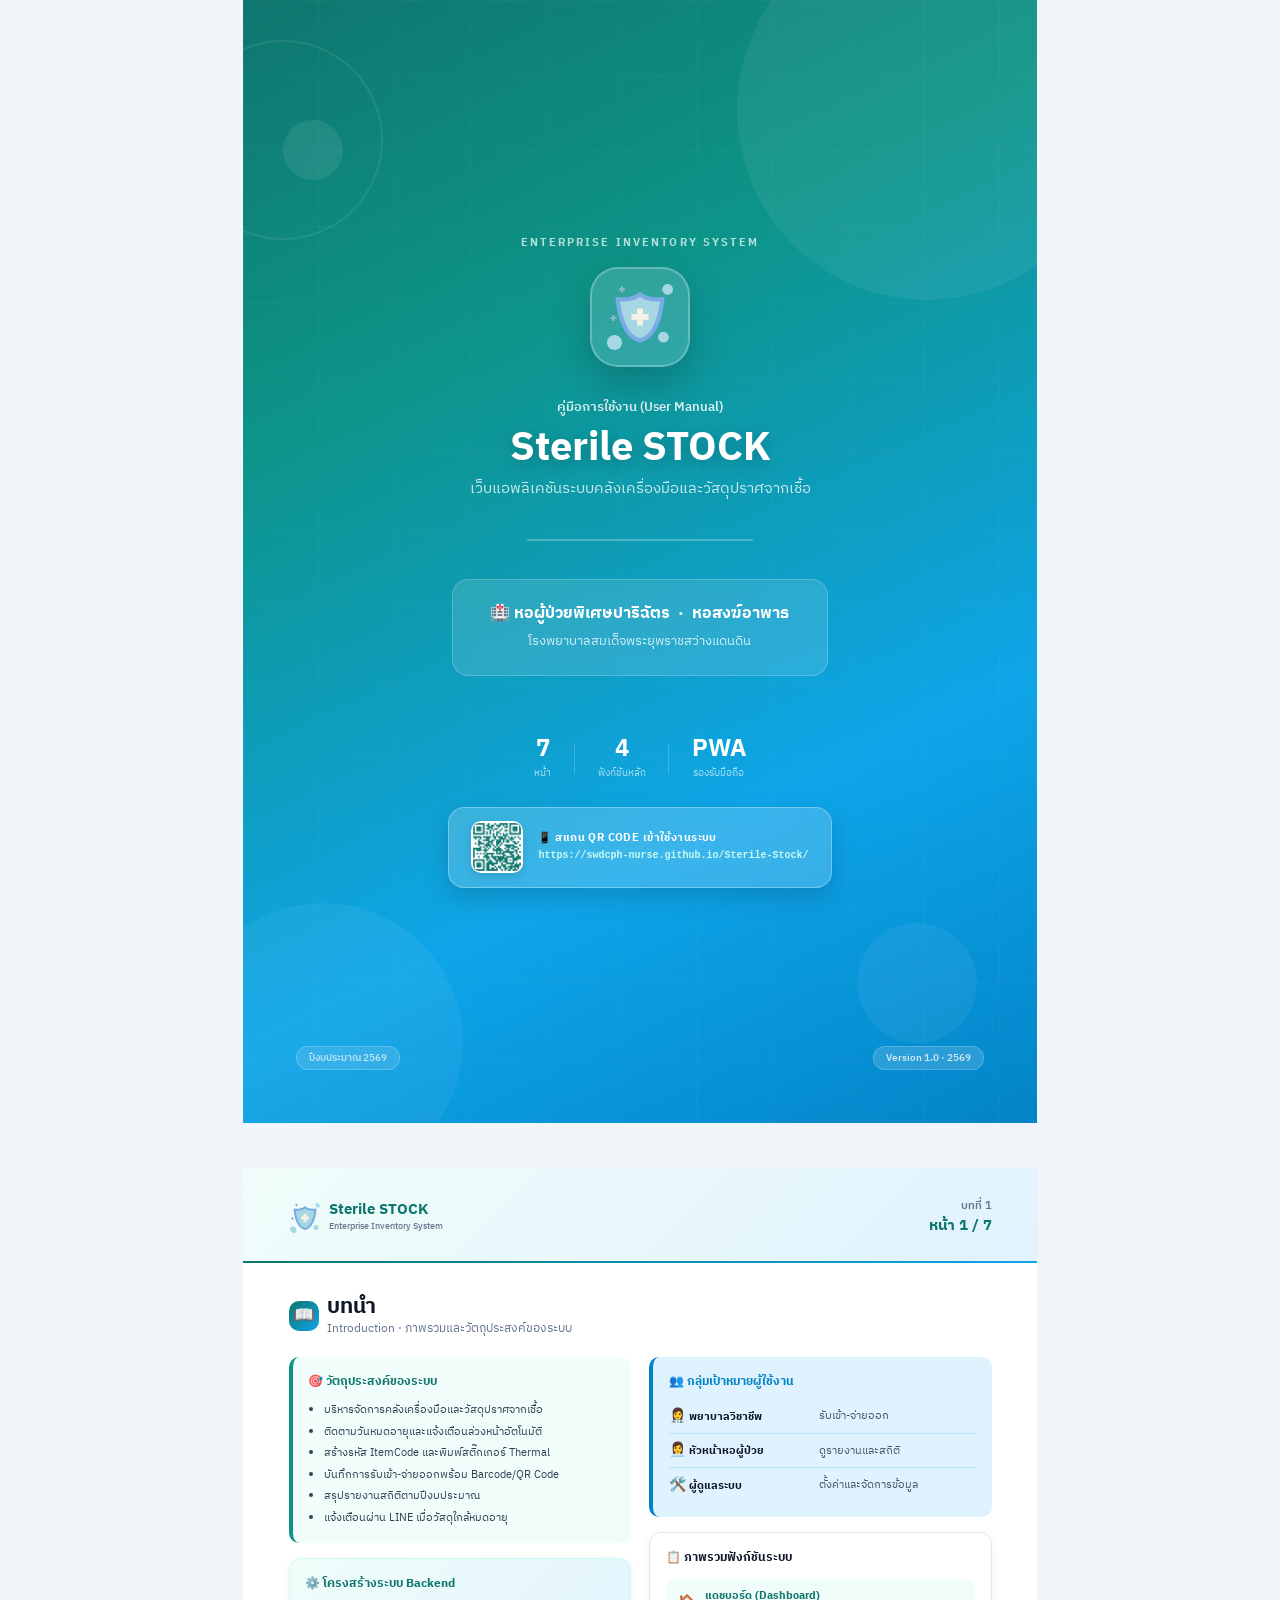
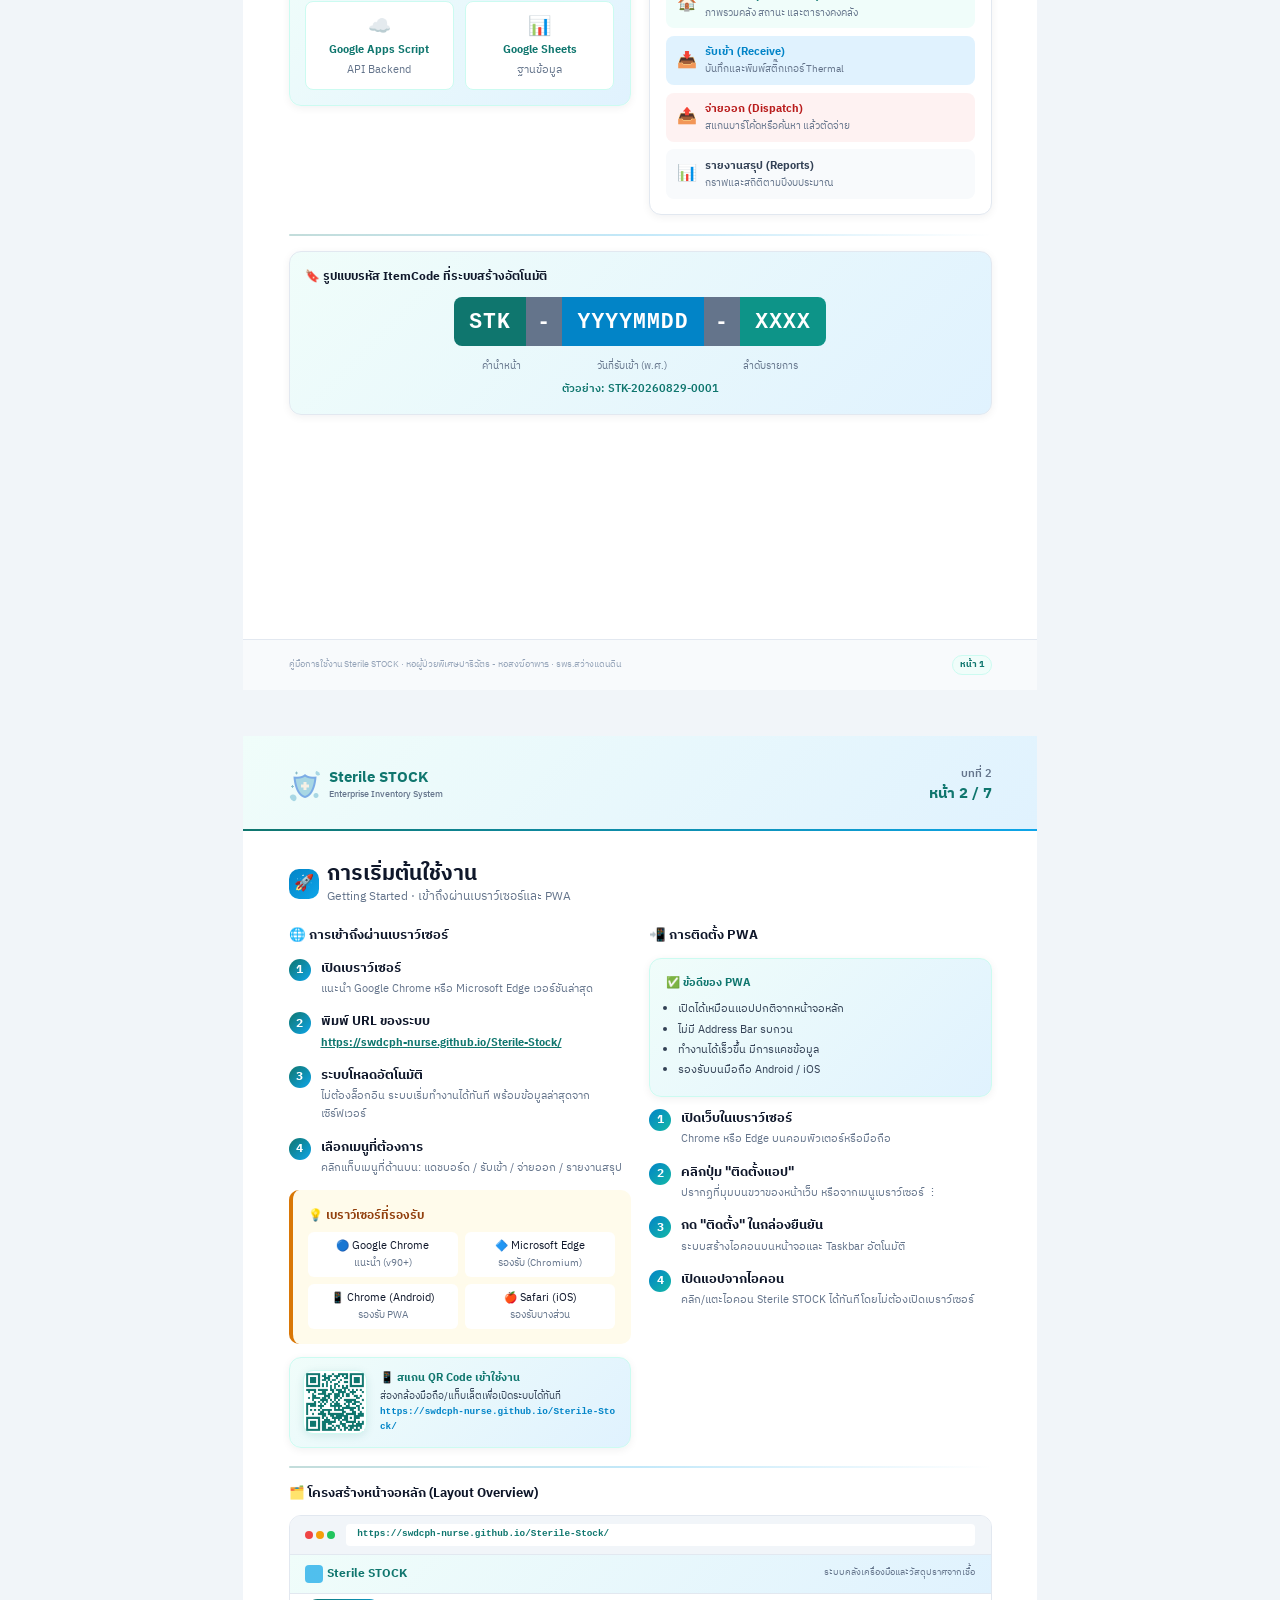
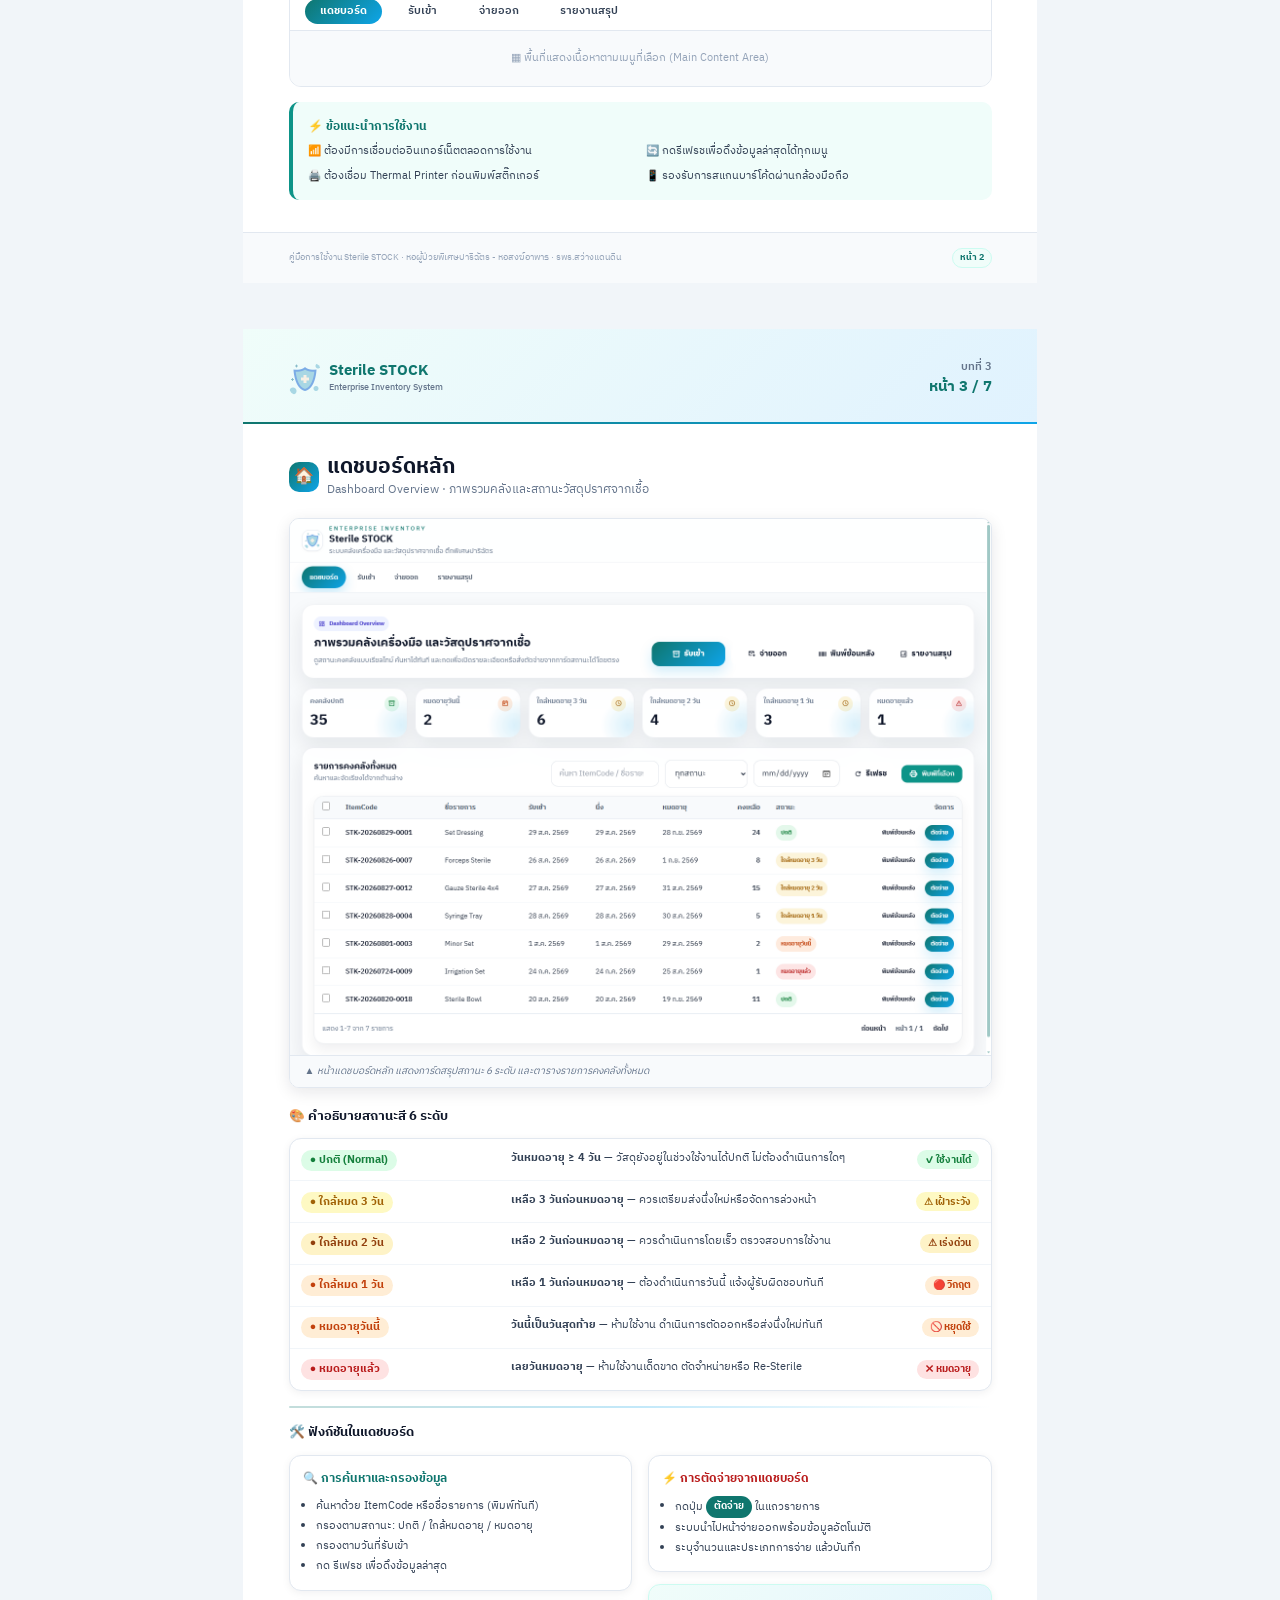
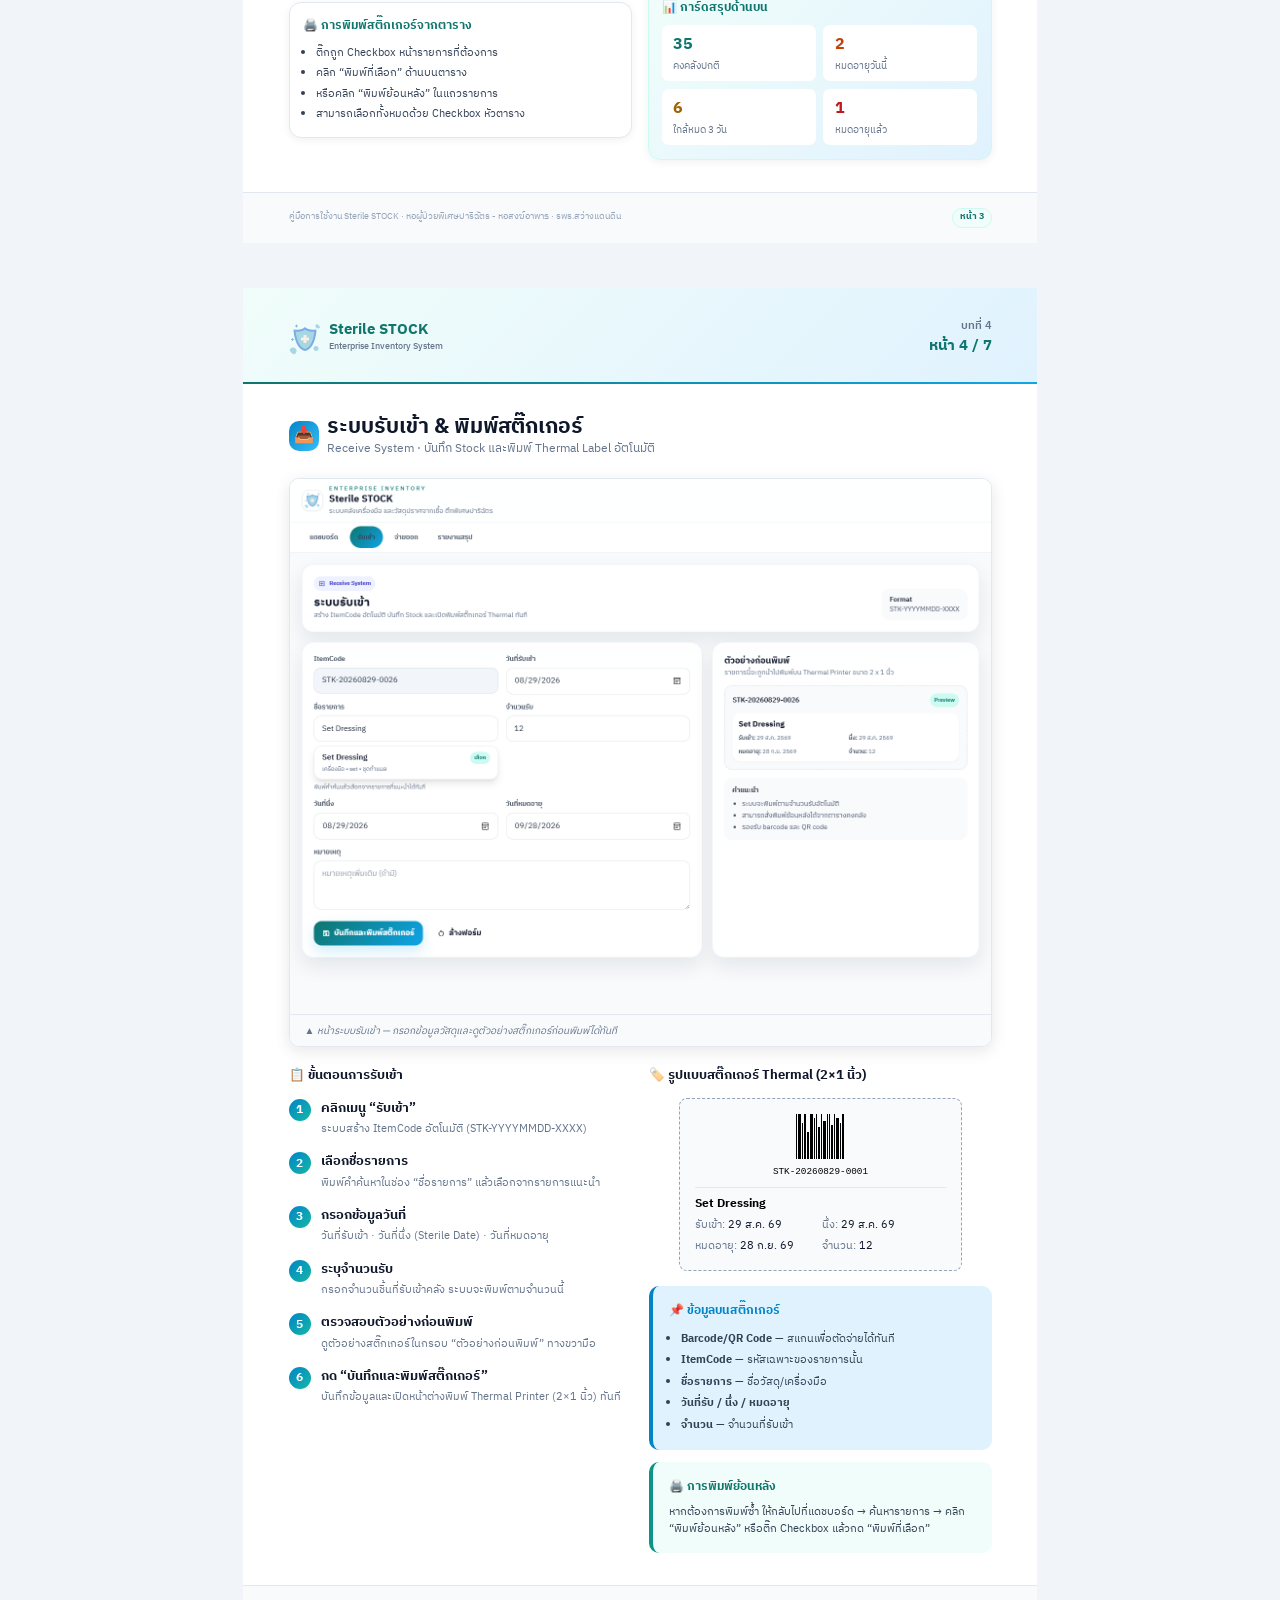
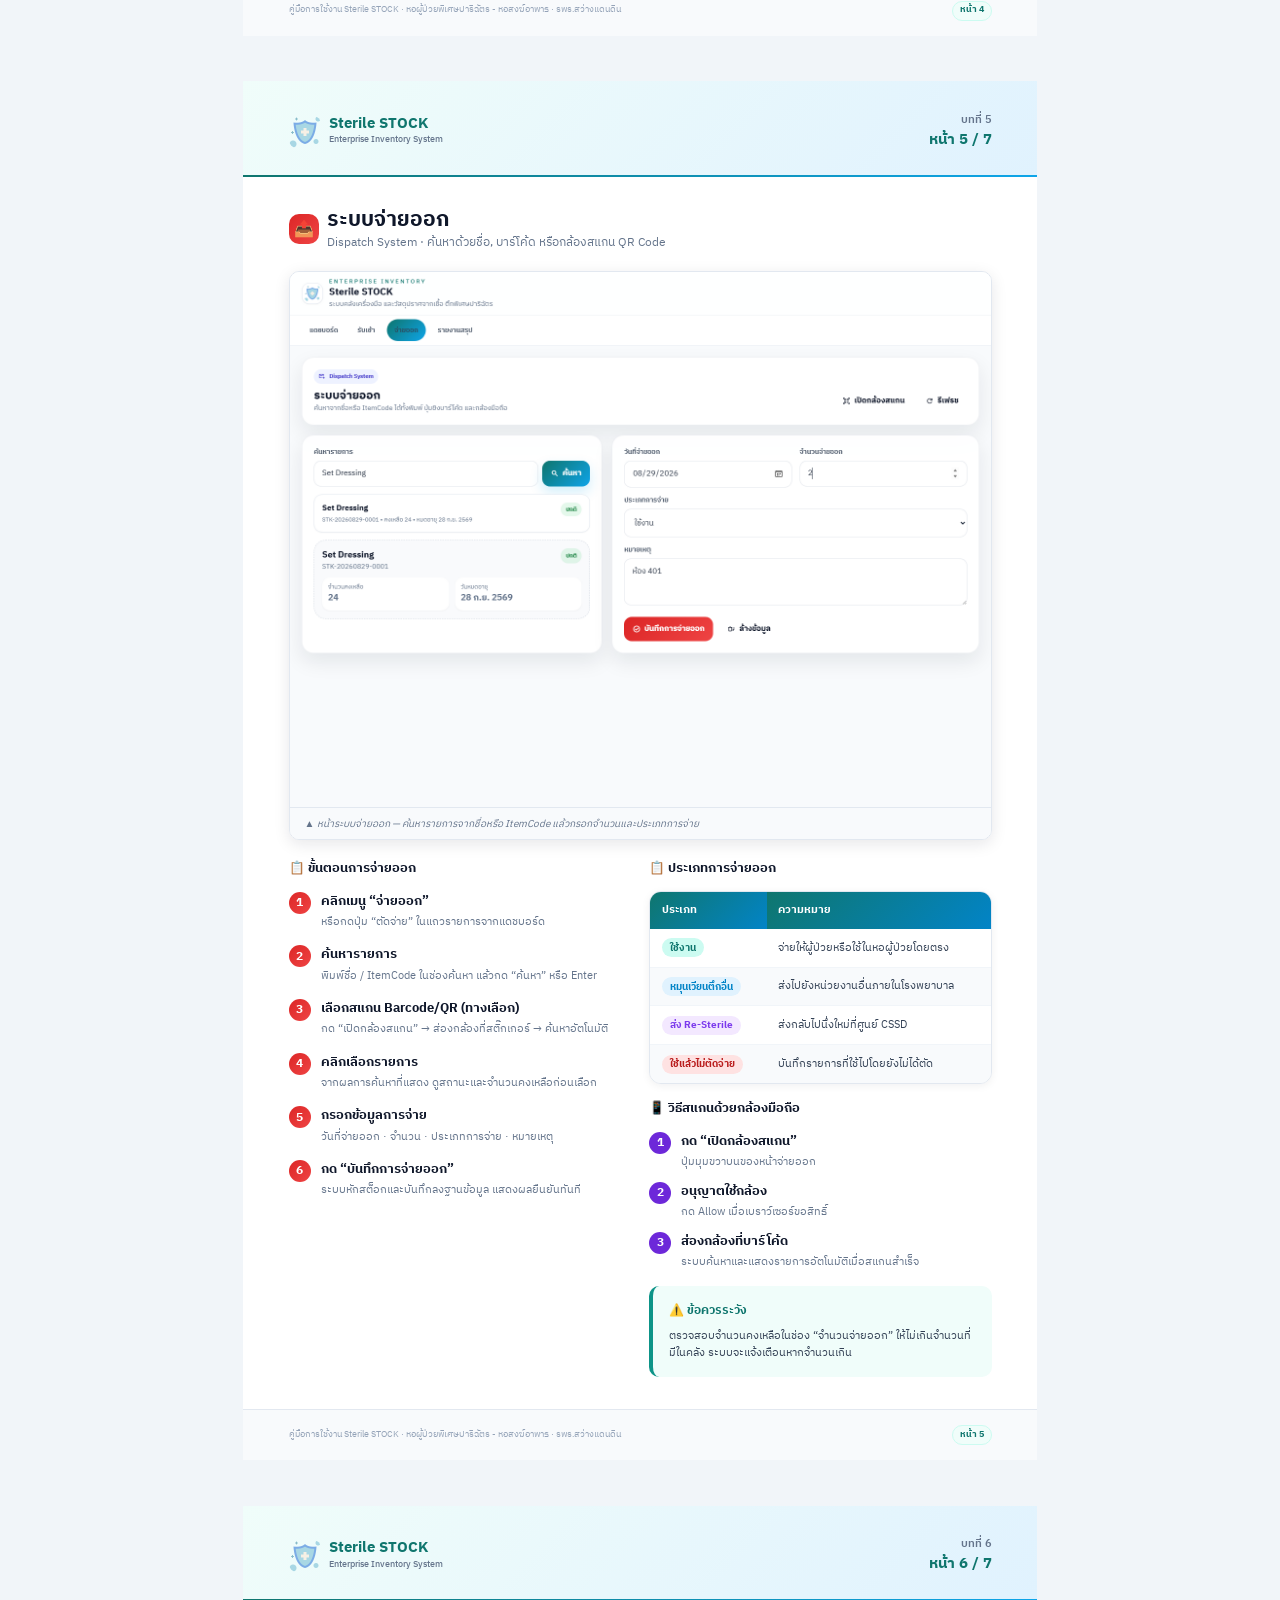
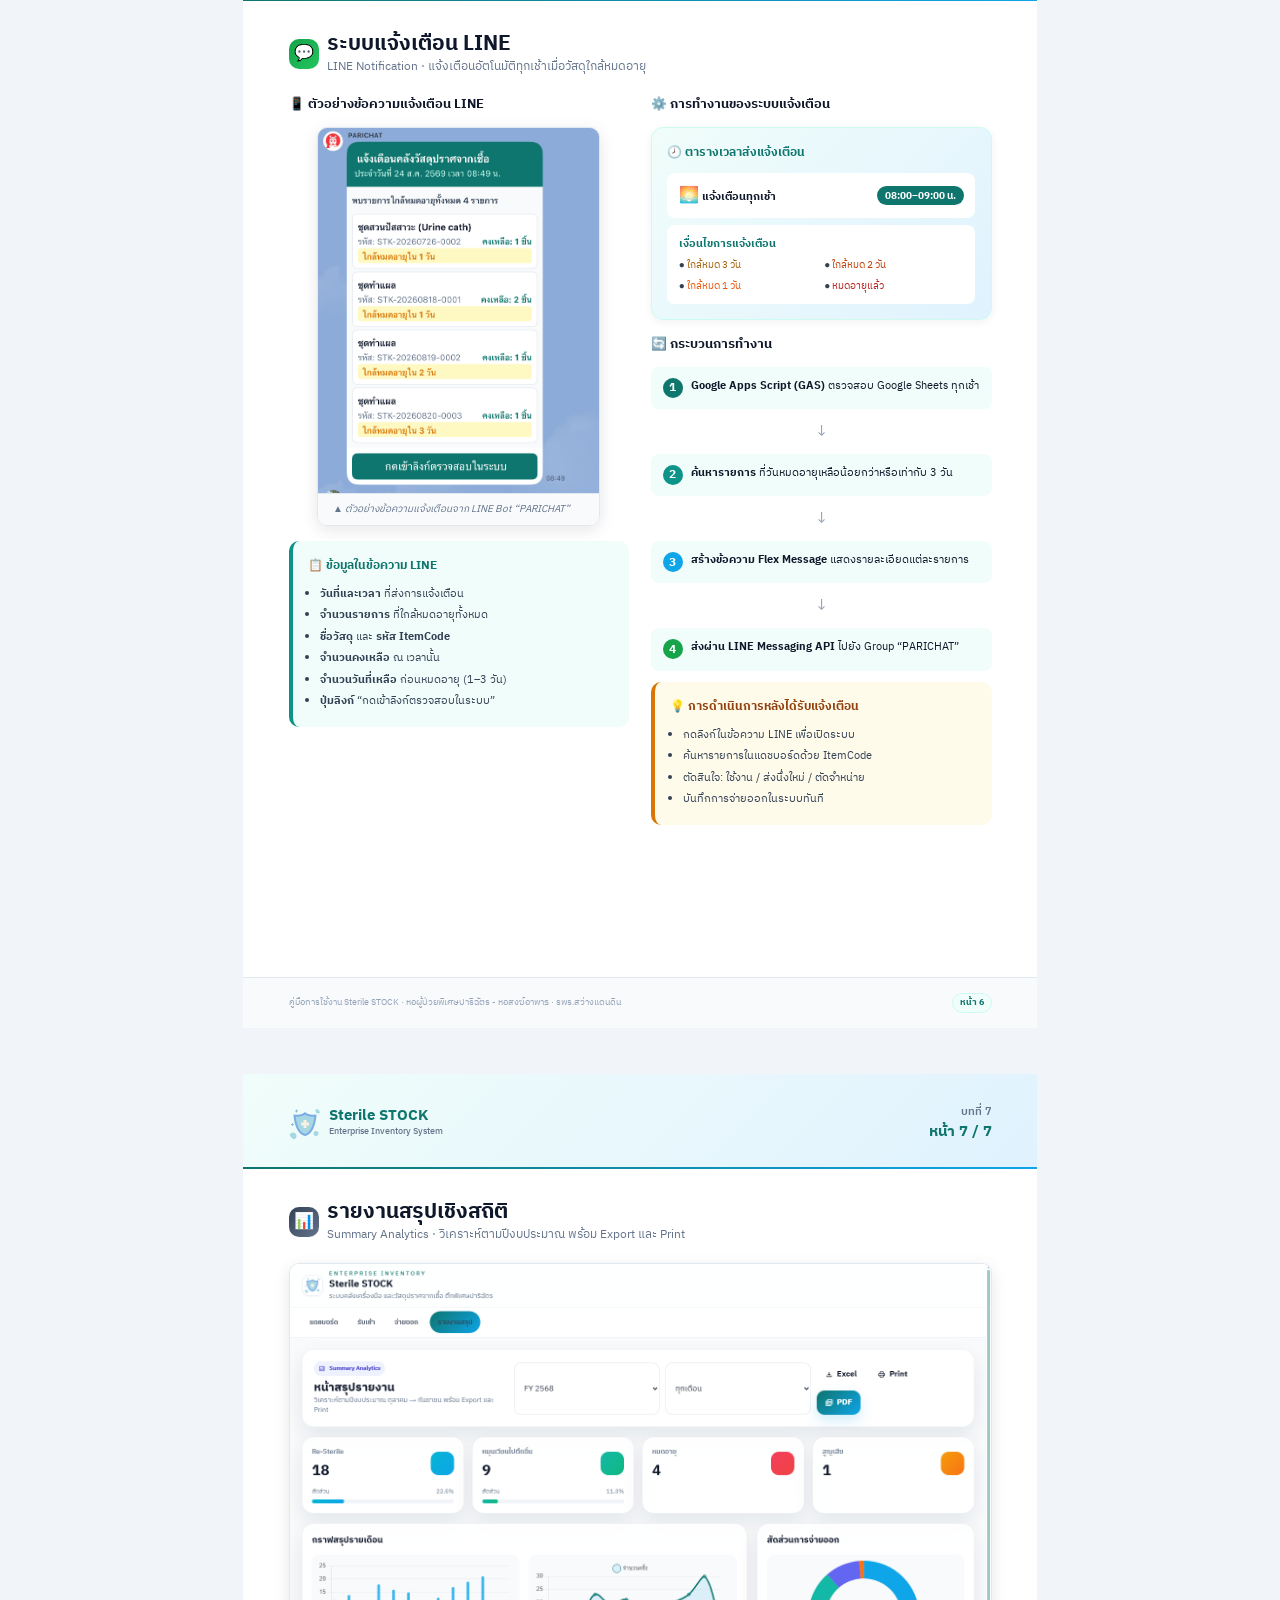
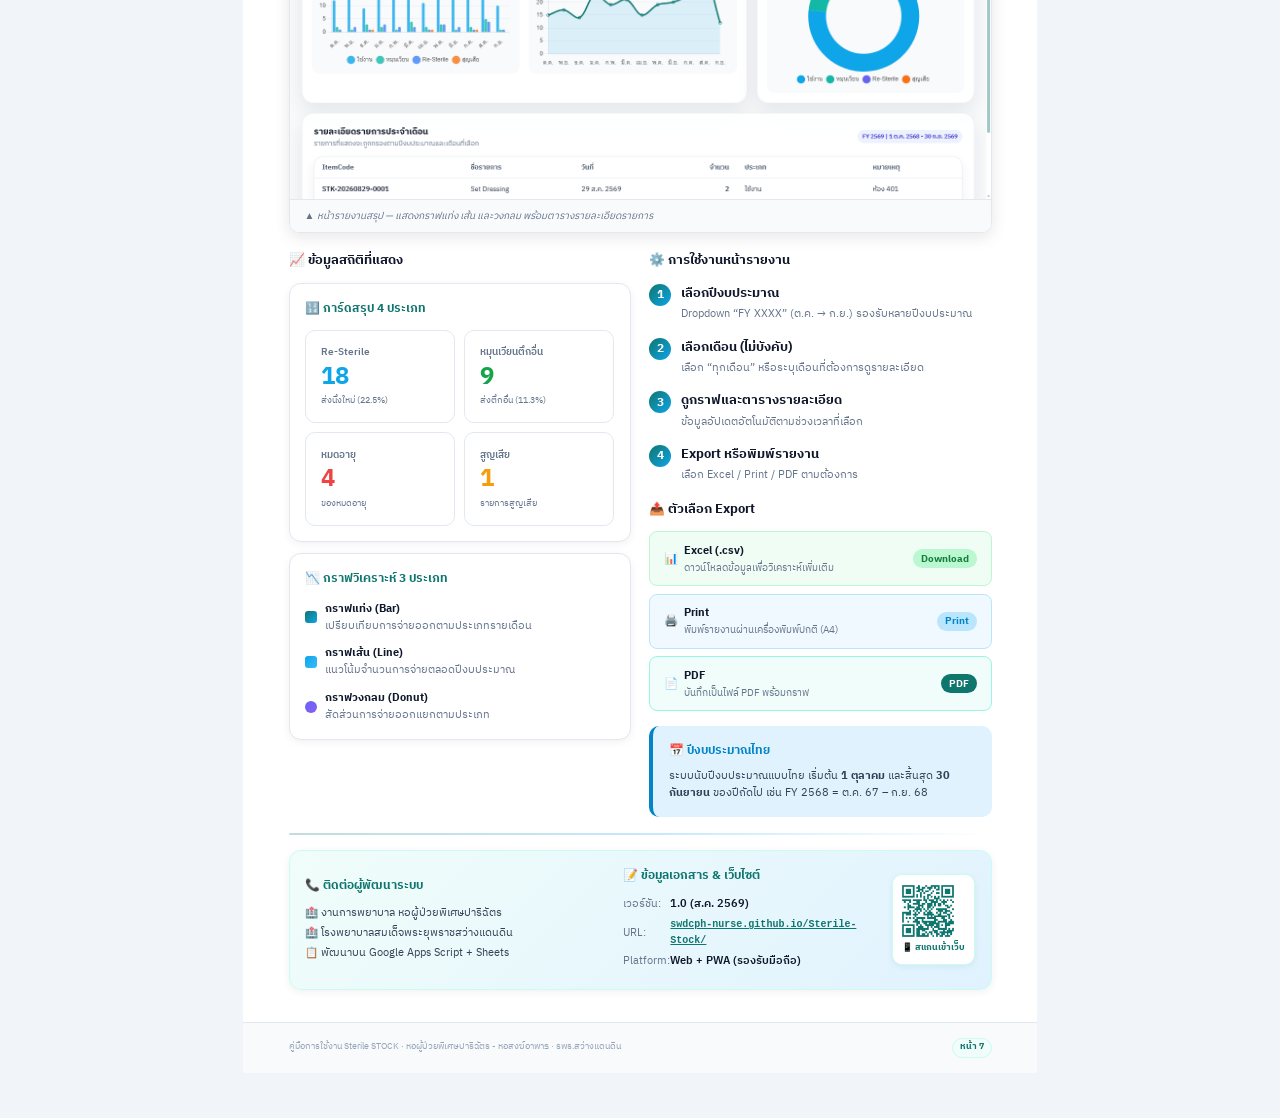
==== commit 624e4fed: "Update manual.html" ====
--- a/manual.html
+++ b/manual.html
@@ -256,7 +256,7 @@
     <!-- QR Code Scan Box on Cover -->
     <div style="background:rgba(255,255,255,0.18);backdrop-filter:blur(10px);border:1.5px solid rgba(255,255,255,0.3);border-radius:16px;padding:3.5mm 6mm;margin-top:7mm;display:flex;align-items:center;gap:4mm;max-width:140mm;box-shadow:0 10px 25px rgba(0,0,0,0.15)">
       <div style="background:white;border-radius:10px;padding:2px;display:flex;align-items:center;justify-content:center;width:52px;height:52px;flex-shrink:0;box-shadow:0 4px 10px rgba(0,0,0,0.12)">
-        <img src="./.manual-assets/app-qrcode.png" alt="QR Code" style="width:48px;height:48px;display:block;border-radius:6px">
+        <img src="./manual-assets/app-qrcode.png" alt="QR Code" style="width:48px;height:48px;display:block;border-radius:6px">
       </div>
       <div style="text-align:left;color:white">
         <div style="font-size:8pt;font-weight:700;letter-spacing:0.04em;text-transform:uppercase;color:#ffffff">&#x1F4F1; สแกน QR Code เข้าใช้งานระบบ</div>
@@ -385,7 +385,7 @@
         <!-- QR Code Card on Page 2 -->
         <div class="card card-teal" style="padding:3mm 3.5mm;margin-top:3.5mm;display:flex;align-items:center;gap:3.5mm">
           <div style="background:white;border-radius:10px;padding:2px;border:1px solid #ccfbf1;box-shadow:0 2px 8px rgba(15,118,110,0.12);flex-shrink:0">
-            <img src="./.manual-assets/app-qrcode.png" alt="QR Code" style="width:58px;height:58px;display:block">
+            <img src="./manual-assets/app-qrcode.png" alt="QR Code" style="width:58px;height:58px;display:block">
           </div>
           <div>
             <div style="font-size:8.5pt;font-weight:700;color:#0f766e">&#x1F4F1; สแกน QR Code เข้าใช้งาน</div>
@@ -462,7 +462,7 @@
       <div><h2>แดชบอร์ดหลัก</h2><div class="sub">Dashboard Overview &middot; ภาพรวมคลังและสถานะวัสดุปราศจากเชื้อ</div></div>
     </div>
     <div class="screenshot-frame" style="margin-bottom:5mm">
-      <img src="./.manual-assets/dashboard.png" alt="Dashboard">
+      <img src="./manual-assets/dashboard.png" alt="Dashboard">
       <div class="screenshot-caption">&#x25B2; หน้าแดชบอร์ดหลัก แสดงการ์ดสรุปสถานะ 6 ระดับ และตารางรายการคงคลังทั้งหมด</div>
     </div>
     <div style="font-size:9.5pt;font-weight:700;color:#0f172a;margin-bottom:3mm">&#x1F3A8; คำอธิบายสถานะสี 6 ระดับ</div>
@@ -562,7 +562,7 @@
       <div><h2>ระบบรับเข้า &amp; พิมพ์สติ๊กเกอร์</h2><div class="sub">Receive System &middot; บันทึก Stock และพิมพ์ Thermal Label อัตโนมัติ</div></div>
     </div>
     <div class="screenshot-frame" style="margin-bottom:5mm">
-      <img src="./.manual-assets/receive.png" alt="Receive">
+      <img src="./manual-assets/receive.png" alt="Receive">
       <div class="screenshot-caption">&#x25B2; หน้าระบบรับเข้า &mdash; กรอกข้อมูลวัสดุและดูตัวอย่างสติ๊กเกอร์ก่อนพิมพ์ได้ทันที</div>
     </div>
     <div class="grid-2" style="gap:5mm">
@@ -639,7 +639,7 @@
       <div><h2>ระบบจ่ายออก</h2><div class="sub">Dispatch System &middot; ค้นหาด้วยชื่อ, บาร์โค้ด หรือกล้องสแกน QR Code</div></div>
     </div>
     <div class="screenshot-frame" style="margin-bottom:5mm">
-      <img src="./.manual-assets/dispatch.png" alt="Dispatch">
+      <img src="./manual-assets/dispatch.png" alt="Dispatch">
       <div class="screenshot-caption">&#x25B2; หน้าระบบจ่ายออก &mdash; ค้นหารายการจากชื่อหรือ ItemCode แล้วกรอกจำนวนและประเภทการจ่าย</div>
     </div>
     <div class="grid-2" style="gap:5mm">
@@ -701,7 +701,7 @@
       <div>
         <div style="font-size:9.5pt;font-weight:700;color:#0f172a;margin-bottom:3mm">&#x1F4F1; ตัวอย่างข้อความแจ้งเตือน LINE</div>
         <div class="screenshot-frame" style="max-width:75mm;margin:0 auto 4mm">
-          <img src="./.manual-assets/line.png" alt="LINE Notification">
+          <img src="./manual-assets/line.png" alt="LINE Notification">
           <div class="screenshot-caption">&#x25B2; ตัวอย่างข้อความแจ้งเตือนจาก LINE Bot &ldquo;PARICHAT&rdquo;</div>
         </div>
         <div class="info-box teal">
@@ -788,7 +788,7 @@
       <div><h2>รายงานสรุปเชิงสถิติ</h2><div class="sub">Summary Analytics &middot; วิเคราะห์ตามปีงบประมาณ พร้อม Export และ Print</div></div>
     </div>
     <div class="screenshot-frame" style="margin-bottom:5mm">
-      <img src="./.manual-assets/reports.png" alt="Reports">
+      <img src="./manual-assets/reports.png" alt="Reports">
       <div class="screenshot-caption">&#x25B2; หน้ารายงานสรุป &mdash; แสดงกราฟแท่ง เส้น และวงกลม พร้อมตารางรายละเอียดรายการ</div>
     </div>
     <div class="grid-2" style="gap:5mm">
@@ -861,7 +861,7 @@
           </table>
         </div>
         <div style="text-align:center;background:white;border-radius:10px;padding:2.5mm;border:1px solid #ccfbf1;box-shadow:0 2px 6px rgba(15,118,110,0.08)">
-          <img src="./.manual-assets/app-qrcode.png" alt="QR Code" style="width:52px;height:52px;display:block">
+          <img src="./manual-assets/app-qrcode.png" alt="QR Code" style="width:52px;height:52px;display:block">
           <div style="font-size:6.5pt;font-weight:700;color:#0f766e;margin-top:1mm">&#x1F4F1; สแกนเข้าเว็บ</div>
         </div>
       </div>
@@ -874,4 +874,4 @@
 </div>
 
 </body>
-</html>+</html>
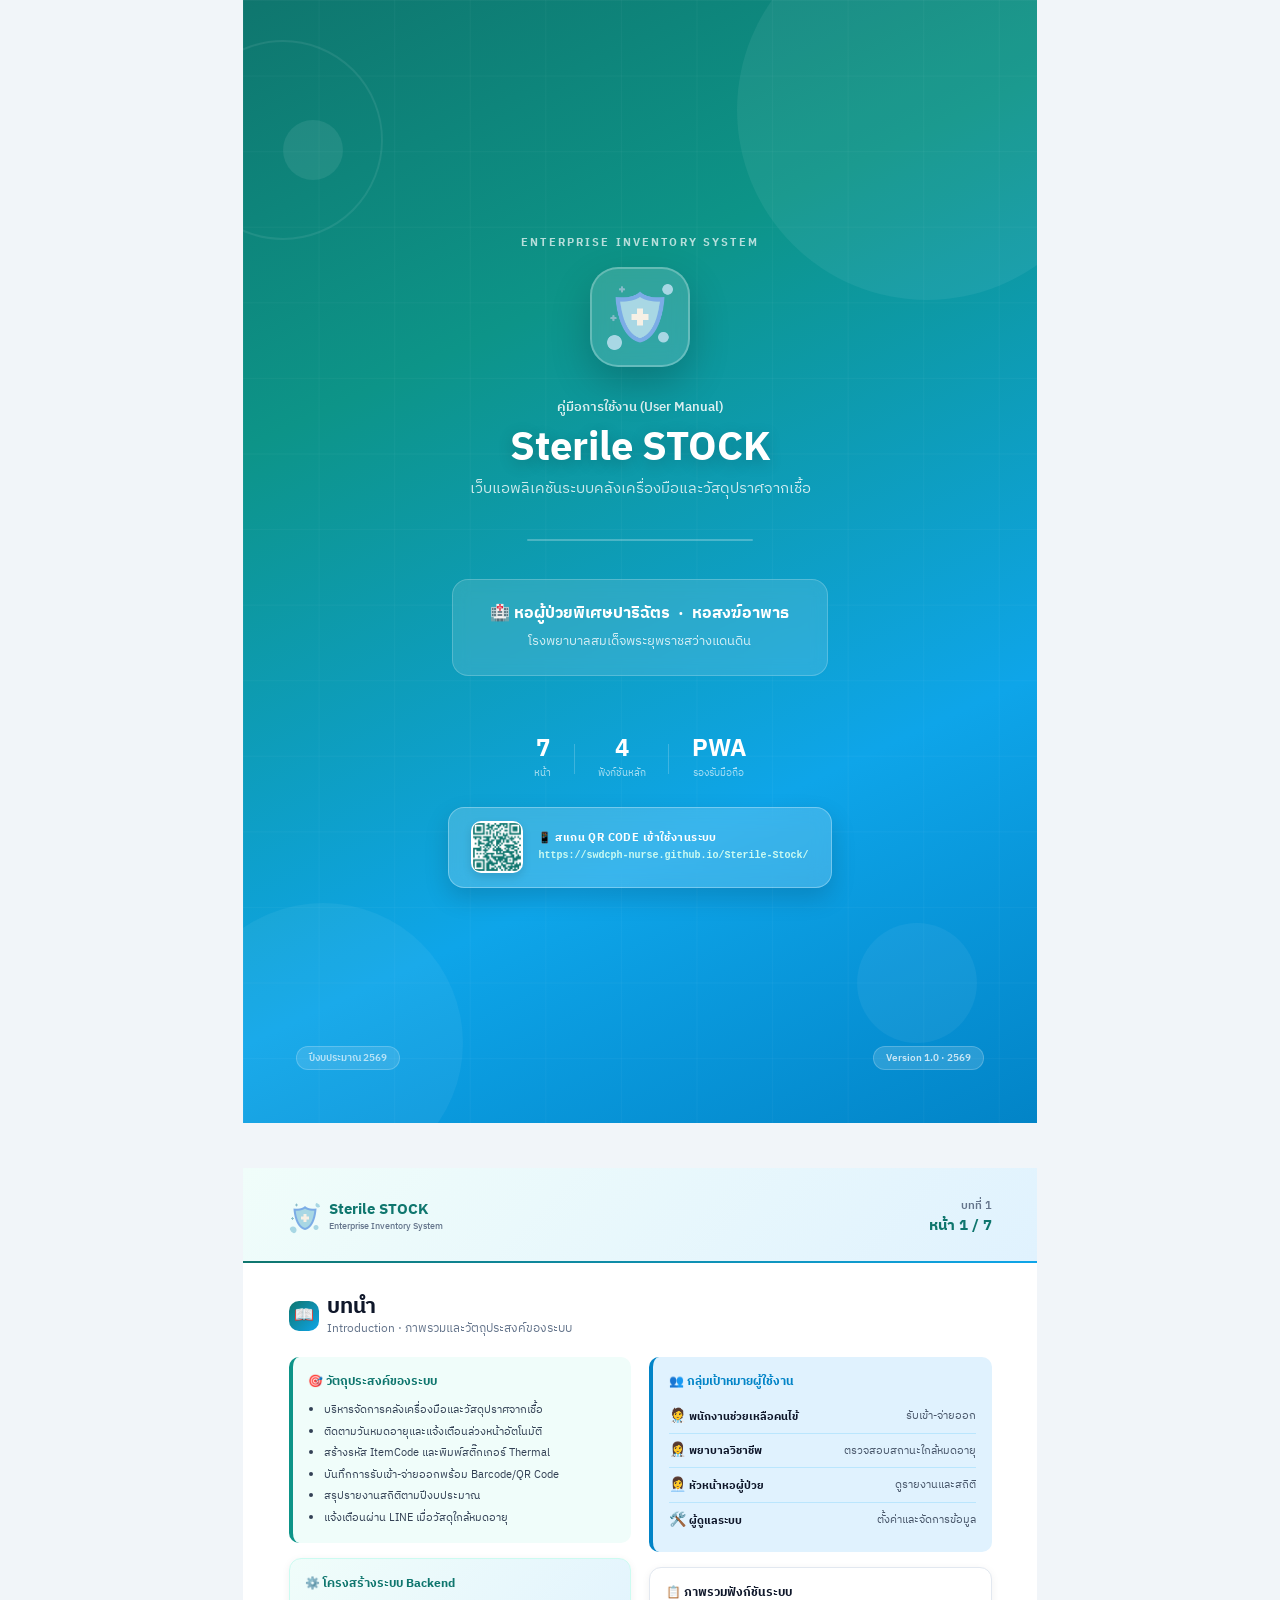
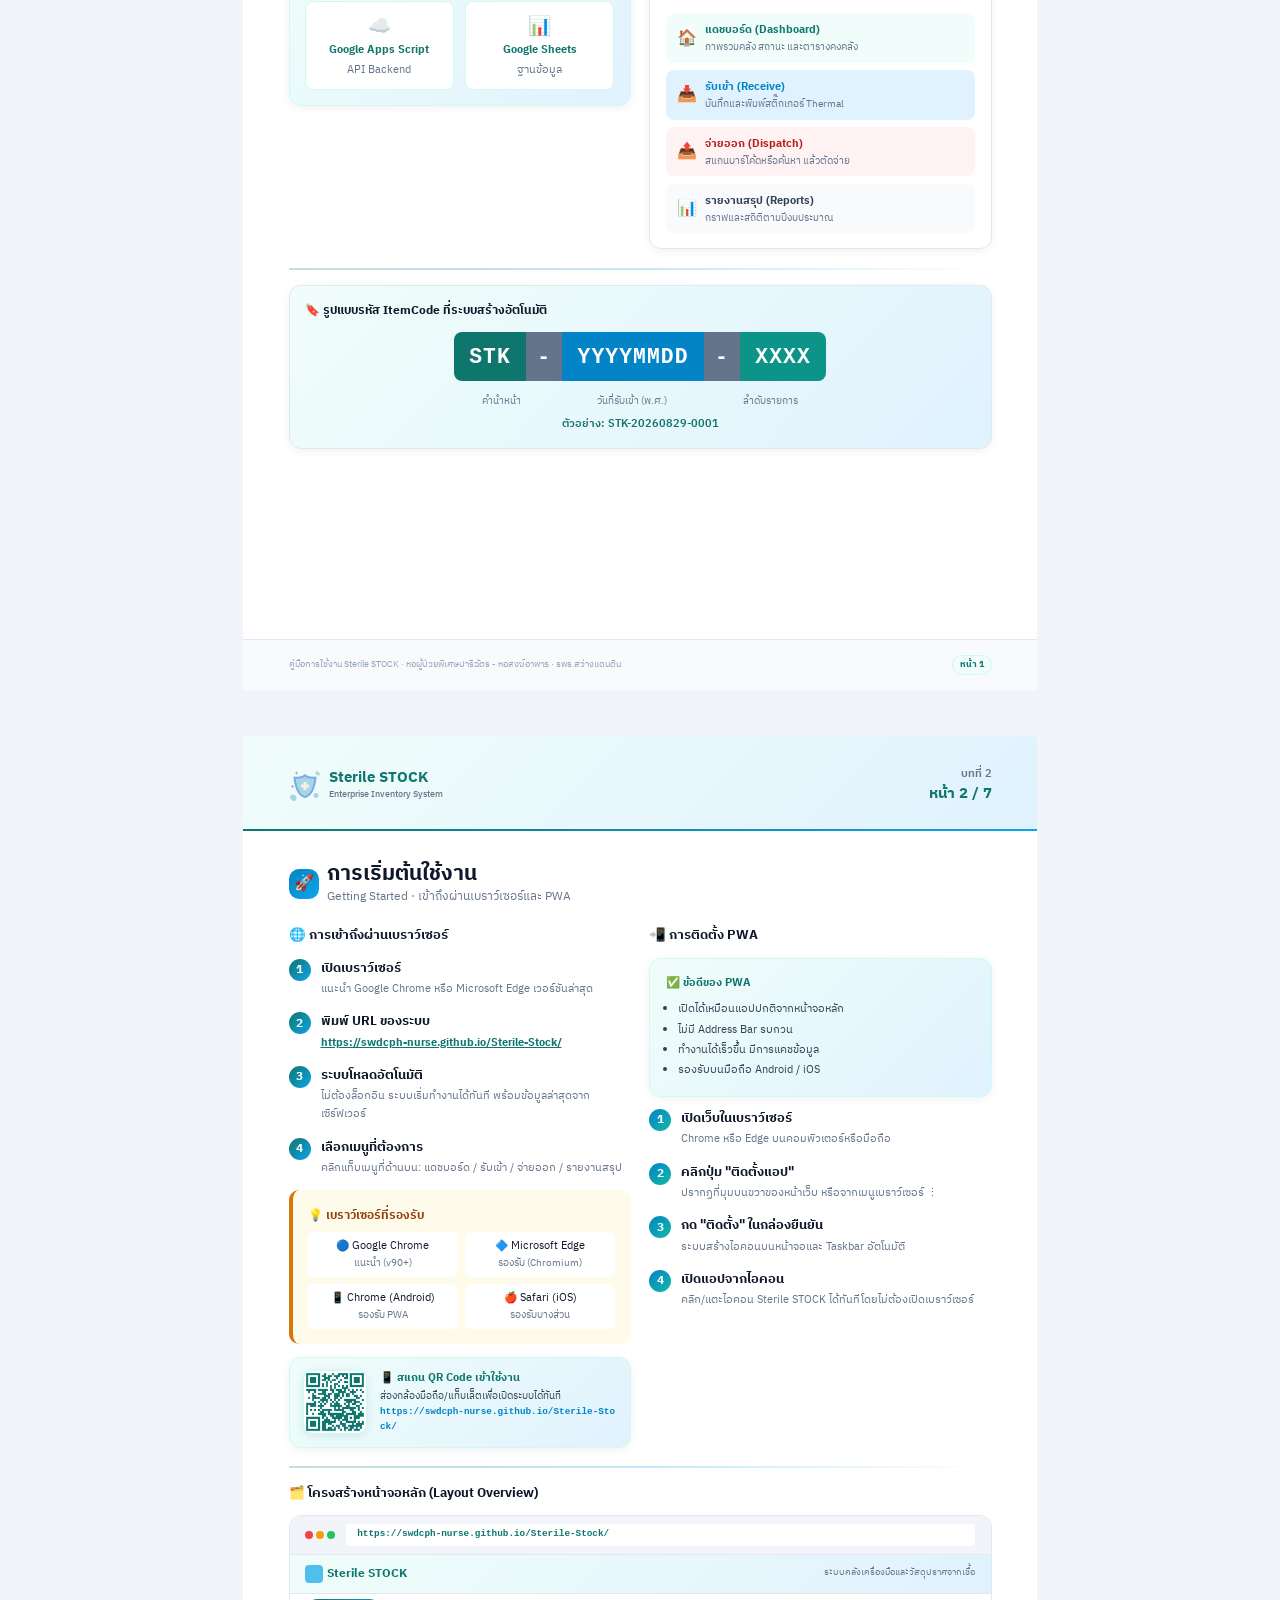
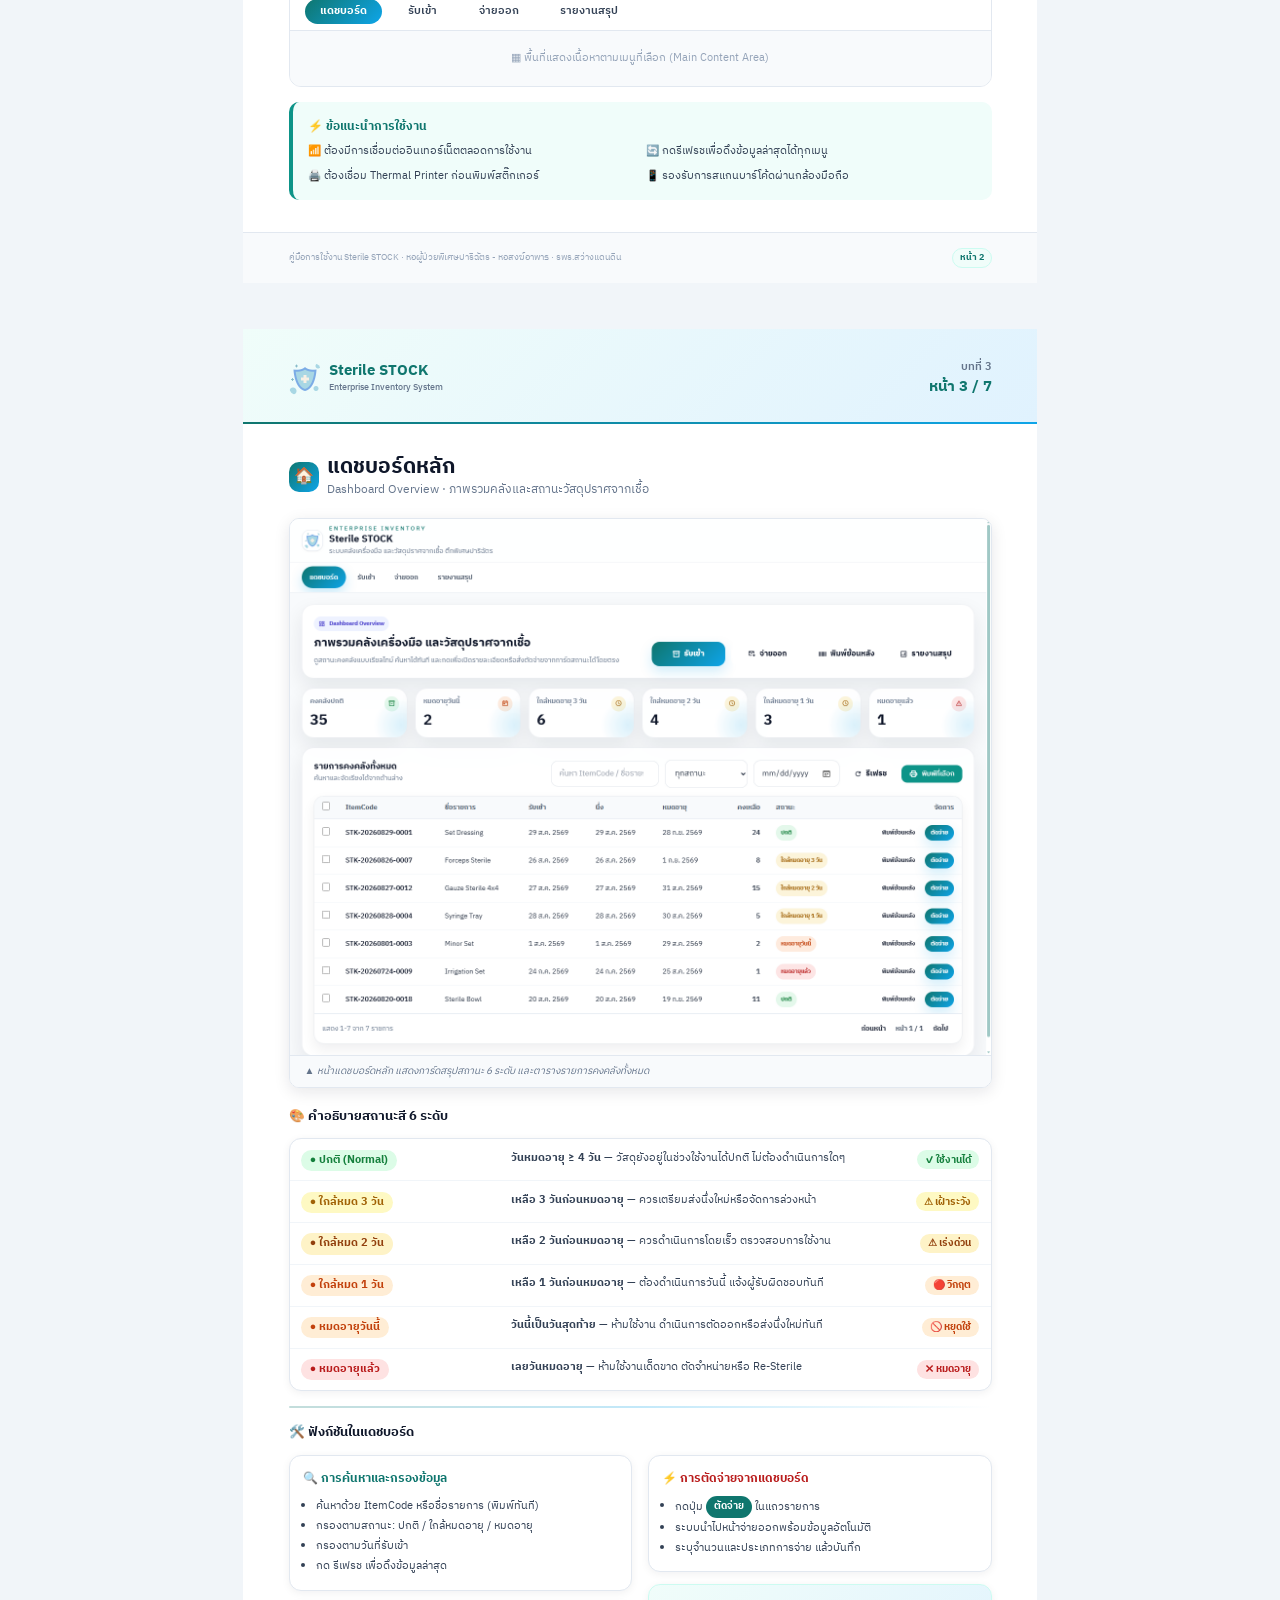
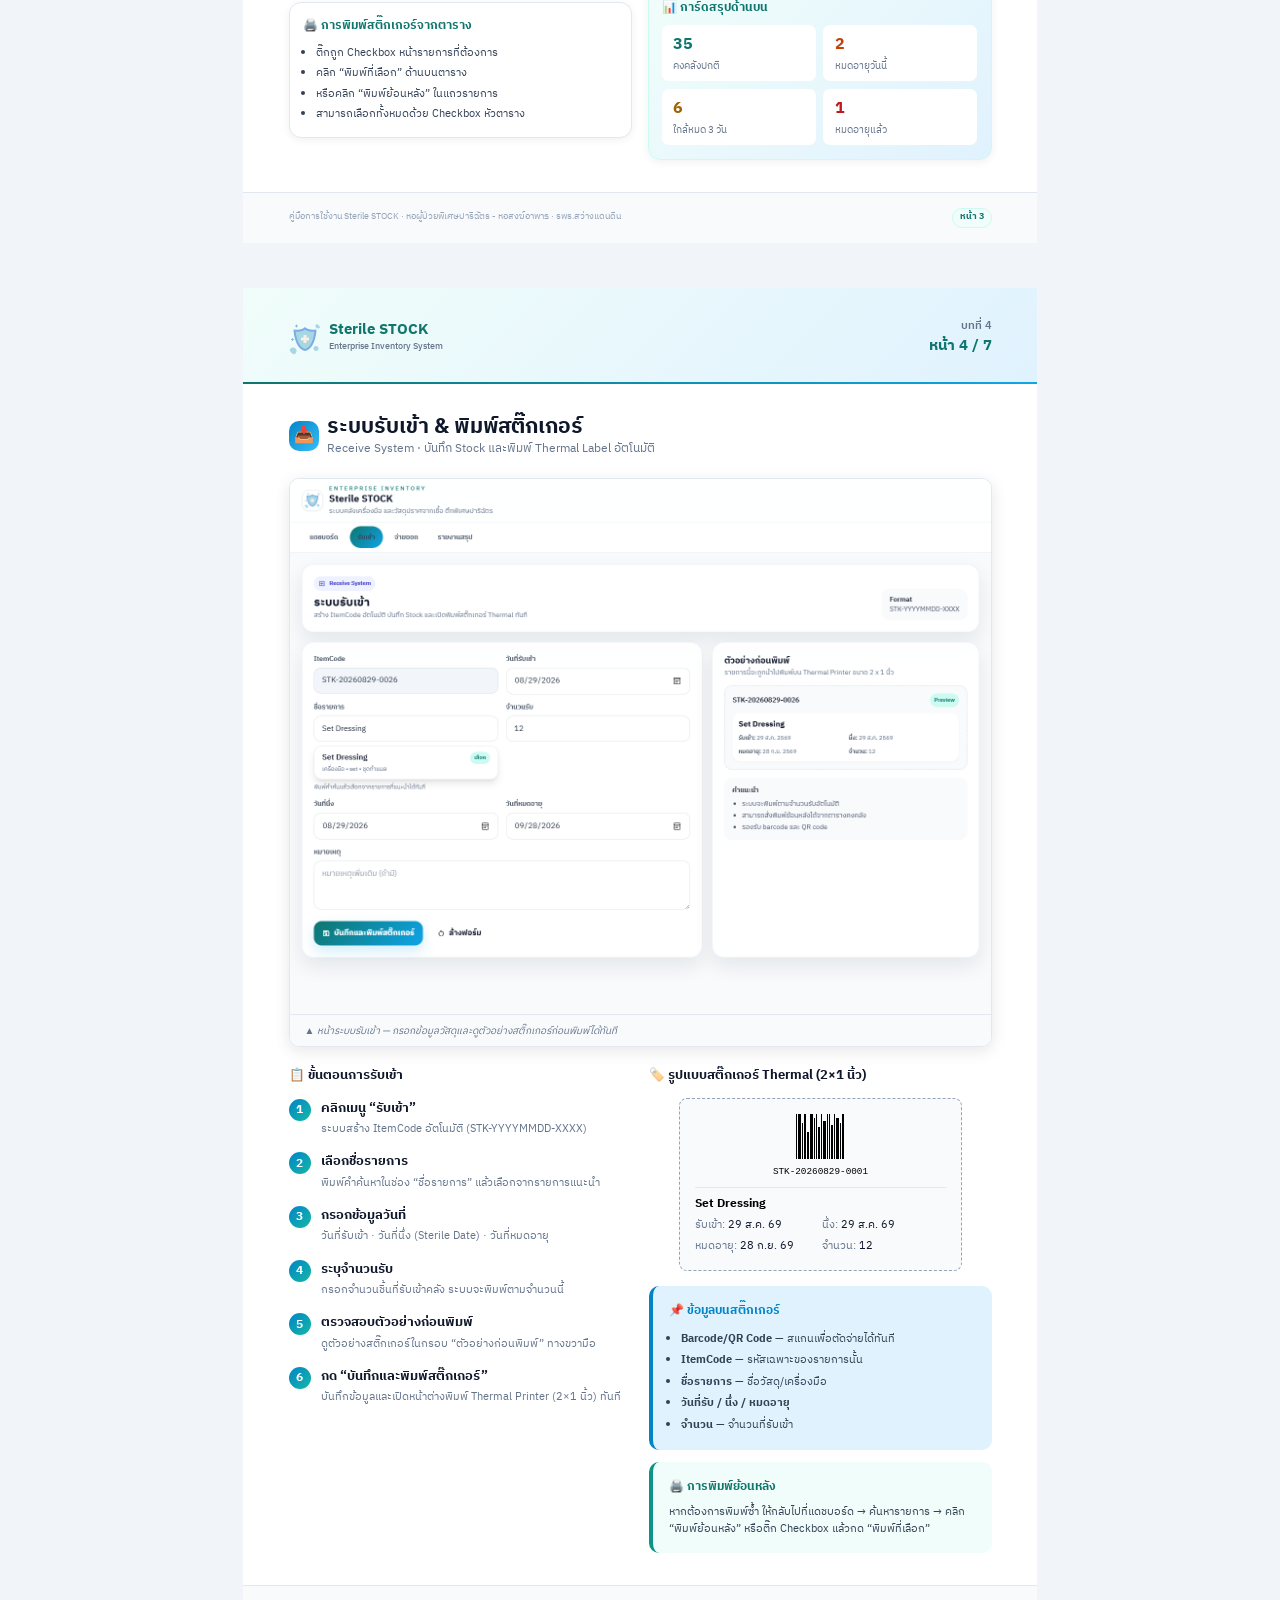
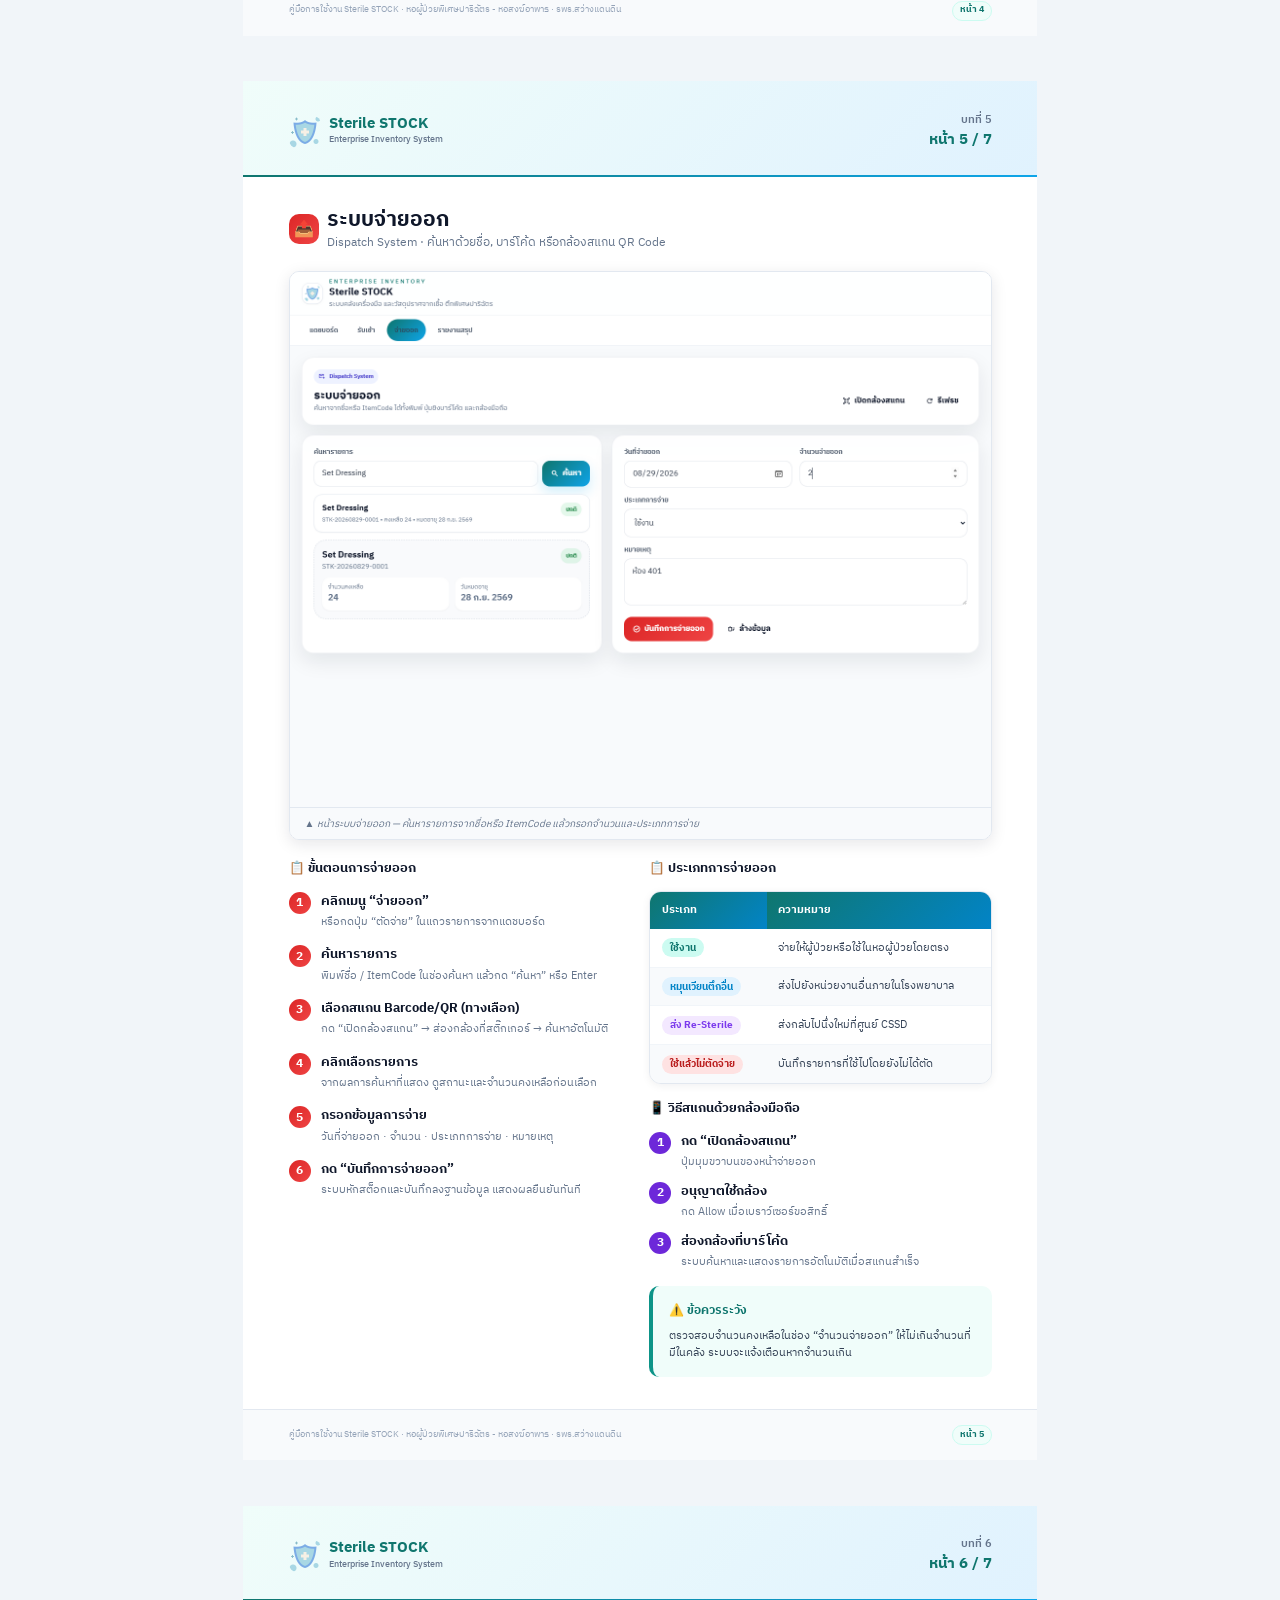
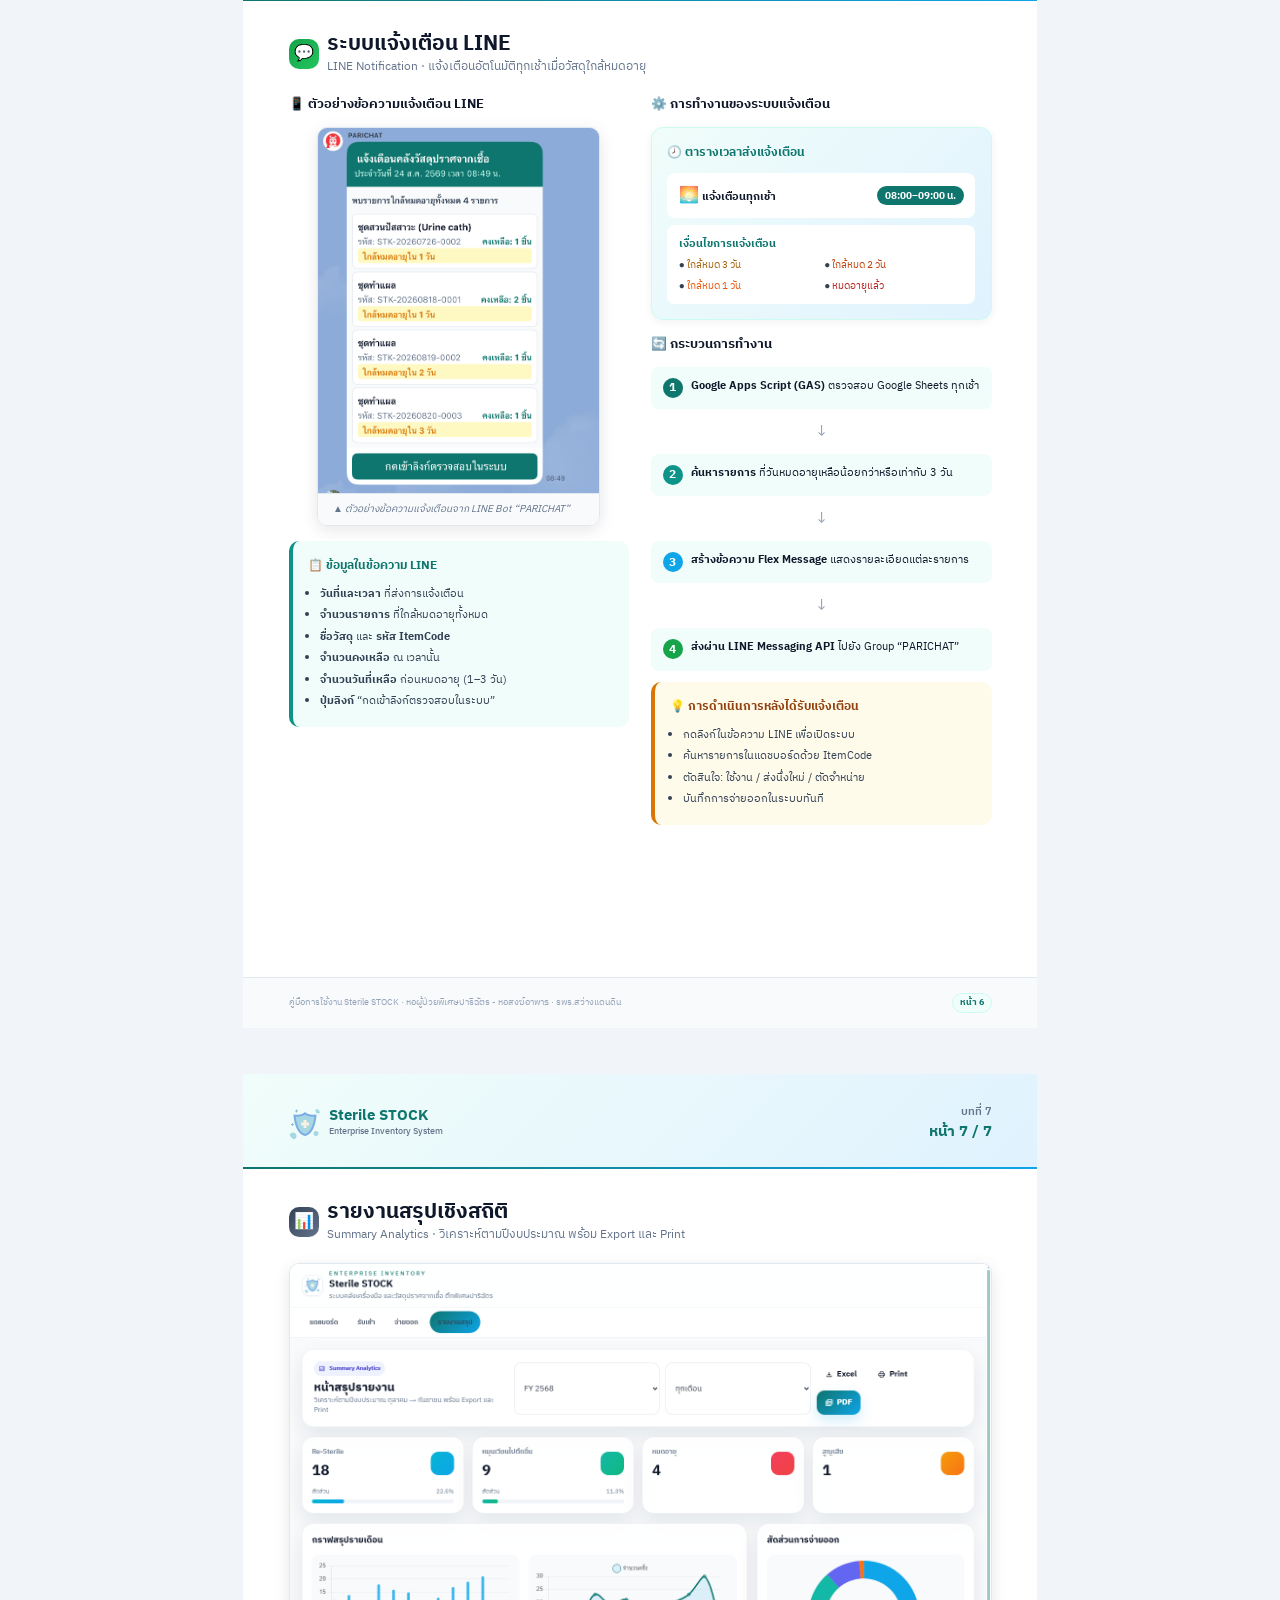
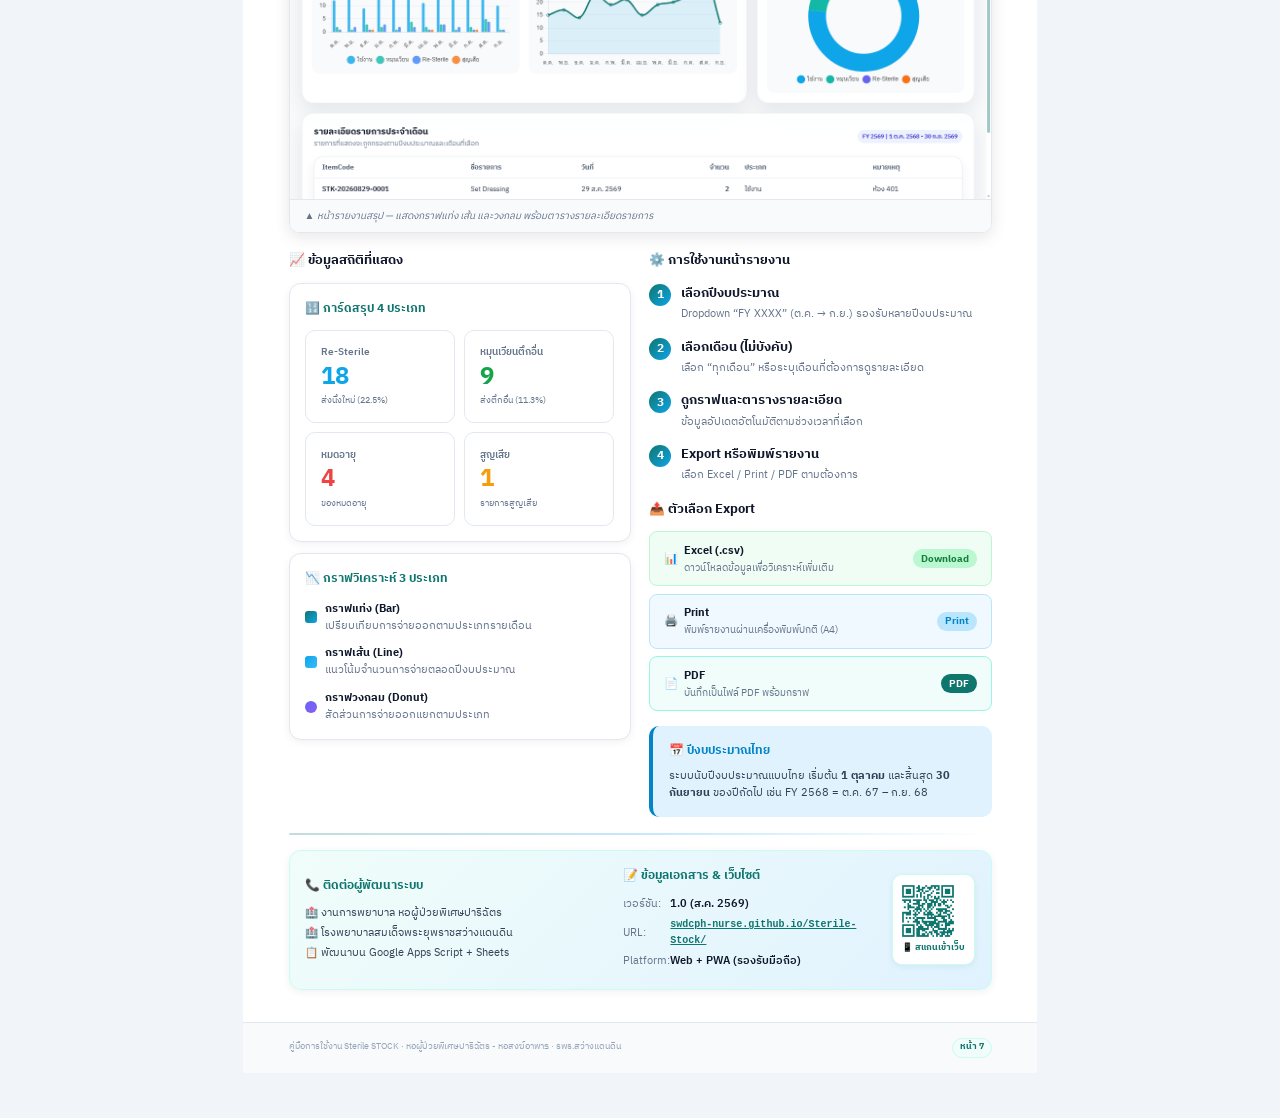
==== commit 4b83076e: "Update manual.html" ====
--- a/manual.html
+++ b/manual.html
@@ -256,7 +256,7 @@
     <!-- QR Code Scan Box on Cover -->
     <div style="background:rgba(255,255,255,0.18);backdrop-filter:blur(10px);border:1.5px solid rgba(255,255,255,0.3);border-radius:16px;padding:3.5mm 6mm;margin-top:7mm;display:flex;align-items:center;gap:4mm;max-width:140mm;box-shadow:0 10px 25px rgba(0,0,0,0.15)">
       <div style="background:white;border-radius:10px;padding:2px;display:flex;align-items:center;justify-content:center;width:52px;height:52px;flex-shrink:0;box-shadow:0 4px 10px rgba(0,0,0,0.12)">
-        <img src="./manual-assets/app-qrcode.png" alt="QR Code" style="width:48px;height:48px;display:block;border-radius:6px">
+        <img src="manual-assets/app-qrcode.png" alt="QR Code" style="width:48px;height:48px;display:block;border-radius:6px">
       </div>
       <div style="text-align:left;color:white">
         <div style="font-size:8pt;font-weight:700;letter-spacing:0.04em;text-transform:uppercase;color:#ffffff">&#x1F4F1; สแกน QR Code เข้าใช้งานระบบ</div>
@@ -315,9 +315,10 @@
         <div class="info-box sky" style="margin-bottom:4mm">
           <h4 style="color:#0284c7">&#x1F465; กลุ่มเป้าหมายผู้ใช้งาน</h4>
           <table style="width:100%;font-size:8.5pt;border-collapse:collapse;margin-top:2mm">
-            <tr><td style="padding:1.5mm 0;border-bottom:1px solid #bae6fd"><span style="font-size:14px">&#x1F469;&#x200D;&#x2695;&#xFE0F;</span> <strong>พยาบาลวิชาชีพ</strong></td><td style="padding:1.5mm 0;border-bottom:1px solid #bae6fd;color:#475569">รับเข้า-จ่ายออก</td></tr>
-            <tr><td style="padding:1.5mm 0;border-bottom:1px solid #bae6fd"><span style="font-size:14px">&#x1F469;&#x200D;&#x1F4BC;</span> <strong>หัวหน้าหอผู้ป่วย</strong></td><td style="padding:1.5mm 0;border-bottom:1px solid #bae6fd;color:#475569">ดูรายงานและสถิติ</td></tr>
-            <tr><td style="padding:1.5mm 0"><span style="font-size:14px">&#x1F6E0;&#xFE0F;</span> <strong>ผู้ดูแลระบบ</strong></td><td style="padding:1.5mm 0;color:#475569">ตั้งค่าและจัดการข้อมูล</td></tr>
+            <tr><td style="padding:1.5mm 0;border-bottom:1px solid #bae6fd"><span style="font-size:14px">&#x1F9D1;&#x200D;&#x2695;&#xFE0F;</span> <strong>พนักงานช่วยเหลือคนไข้</strong></td><td style="padding:1.5mm 0;border-bottom:1px solid #bae6fd;color:#475569;text-align:right">รับเข้า-จ่ายออก</td></tr>
+            <tr><td style="padding:1.5mm 0;border-bottom:1px solid #bae6fd"><span style="font-size:14px">&#x1F469;&#x200D;&#x2695;&#xFE0F;</span> <strong>พยาบาลวิชาชีพ</strong></td><td style="padding:1.5mm 0;border-bottom:1px solid #bae6fd;color:#475569;text-align:right">ตรวจสอบสถานะใกล้หมดอายุ</td></tr>
+            <tr><td style="padding:1.5mm 0;border-bottom:1px solid #bae6fd"><span style="font-size:14px">&#x1F469;&#x200D;&#x1F4BC;</span> <strong>หัวหน้าหอผู้ป่วย</strong></td><td style="padding:1.5mm 0;border-bottom:1px solid #bae6fd;color:#475569;text-align:right">ดูรายงานและสถิติ</td></tr>
+            <tr><td style="padding:1.5mm 0"><span style="font-size:14px">&#x1F6E0;&#xFE0F;</span> <strong>ผู้ดูแลระบบ</strong></td><td style="padding:1.5mm 0;color:#475569;text-align:right">ตั้งค่าและจัดการข้อมูล</td></tr>
           </table>
         </div>
         <div class="card" style="padding:4mm">
@@ -385,7 +386,7 @@
         <!-- QR Code Card on Page 2 -->
         <div class="card card-teal" style="padding:3mm 3.5mm;margin-top:3.5mm;display:flex;align-items:center;gap:3.5mm">
           <div style="background:white;border-radius:10px;padding:2px;border:1px solid #ccfbf1;box-shadow:0 2px 8px rgba(15,118,110,0.12);flex-shrink:0">
-            <img src="./manual-assets/app-qrcode.png" alt="QR Code" style="width:58px;height:58px;display:block">
+            <img src="manual-assets/app-qrcode.png" alt="QR Code" style="width:58px;height:58px;display:block">
           </div>
           <div>
             <div style="font-size:8.5pt;font-weight:700;color:#0f766e">&#x1F4F1; สแกน QR Code เข้าใช้งาน</div>
@@ -462,7 +463,7 @@
       <div><h2>แดชบอร์ดหลัก</h2><div class="sub">Dashboard Overview &middot; ภาพรวมคลังและสถานะวัสดุปราศจากเชื้อ</div></div>
     </div>
     <div class="screenshot-frame" style="margin-bottom:5mm">
-      <img src="./manual-assets/dashboard.png" alt="Dashboard">
+      <img src="manual-assets/dashboard.png" alt="Dashboard">
       <div class="screenshot-caption">&#x25B2; หน้าแดชบอร์ดหลัก แสดงการ์ดสรุปสถานะ 6 ระดับ และตารางรายการคงคลังทั้งหมด</div>
     </div>
     <div style="font-size:9.5pt;font-weight:700;color:#0f172a;margin-bottom:3mm">&#x1F3A8; คำอธิบายสถานะสี 6 ระดับ</div>
@@ -562,7 +563,7 @@
       <div><h2>ระบบรับเข้า &amp; พิมพ์สติ๊กเกอร์</h2><div class="sub">Receive System &middot; บันทึก Stock และพิมพ์ Thermal Label อัตโนมัติ</div></div>
     </div>
     <div class="screenshot-frame" style="margin-bottom:5mm">
-      <img src="./manual-assets/receive.png" alt="Receive">
+      <img src="manual-assets/receive.png" alt="Receive">
       <div class="screenshot-caption">&#x25B2; หน้าระบบรับเข้า &mdash; กรอกข้อมูลวัสดุและดูตัวอย่างสติ๊กเกอร์ก่อนพิมพ์ได้ทันที</div>
     </div>
     <div class="grid-2" style="gap:5mm">
@@ -639,7 +640,7 @@
       <div><h2>ระบบจ่ายออก</h2><div class="sub">Dispatch System &middot; ค้นหาด้วยชื่อ, บาร์โค้ด หรือกล้องสแกน QR Code</div></div>
     </div>
     <div class="screenshot-frame" style="margin-bottom:5mm">
-      <img src="./manual-assets/dispatch.png" alt="Dispatch">
+      <img src="manual-assets/dispatch.png" alt="Dispatch">
       <div class="screenshot-caption">&#x25B2; หน้าระบบจ่ายออก &mdash; ค้นหารายการจากชื่อหรือ ItemCode แล้วกรอกจำนวนและประเภทการจ่าย</div>
     </div>
     <div class="grid-2" style="gap:5mm">
@@ -701,7 +702,7 @@
       <div>
         <div style="font-size:9.5pt;font-weight:700;color:#0f172a;margin-bottom:3mm">&#x1F4F1; ตัวอย่างข้อความแจ้งเตือน LINE</div>
         <div class="screenshot-frame" style="max-width:75mm;margin:0 auto 4mm">
-          <img src="./manual-assets/line.png" alt="LINE Notification">
+          <img src="manual-assets/line.png" alt="LINE Notification">
           <div class="screenshot-caption">&#x25B2; ตัวอย่างข้อความแจ้งเตือนจาก LINE Bot &ldquo;PARICHAT&rdquo;</div>
         </div>
         <div class="info-box teal">
@@ -788,7 +789,7 @@
       <div><h2>รายงานสรุปเชิงสถิติ</h2><div class="sub">Summary Analytics &middot; วิเคราะห์ตามปีงบประมาณ พร้อม Export และ Print</div></div>
     </div>
     <div class="screenshot-frame" style="margin-bottom:5mm">
-      <img src="./manual-assets/reports.png" alt="Reports">
+      <img src="manual-assets/reports.png" alt="Reports">
       <div class="screenshot-caption">&#x25B2; หน้ารายงานสรุป &mdash; แสดงกราฟแท่ง เส้น และวงกลม พร้อมตารางรายละเอียดรายการ</div>
     </div>
     <div class="grid-2" style="gap:5mm">
@@ -861,7 +862,7 @@
           </table>
         </div>
         <div style="text-align:center;background:white;border-radius:10px;padding:2.5mm;border:1px solid #ccfbf1;box-shadow:0 2px 6px rgba(15,118,110,0.08)">
-          <img src="./manual-assets/app-qrcode.png" alt="QR Code" style="width:52px;height:52px;display:block">
+          <img src="manual-assets/app-qrcode.png" alt="QR Code" style="width:52px;height:52px;display:block">
           <div style="font-size:6.5pt;font-weight:700;color:#0f766e;margin-top:1mm">&#x1F4F1; สแกนเข้าเว็บ</div>
         </div>
       </div>
